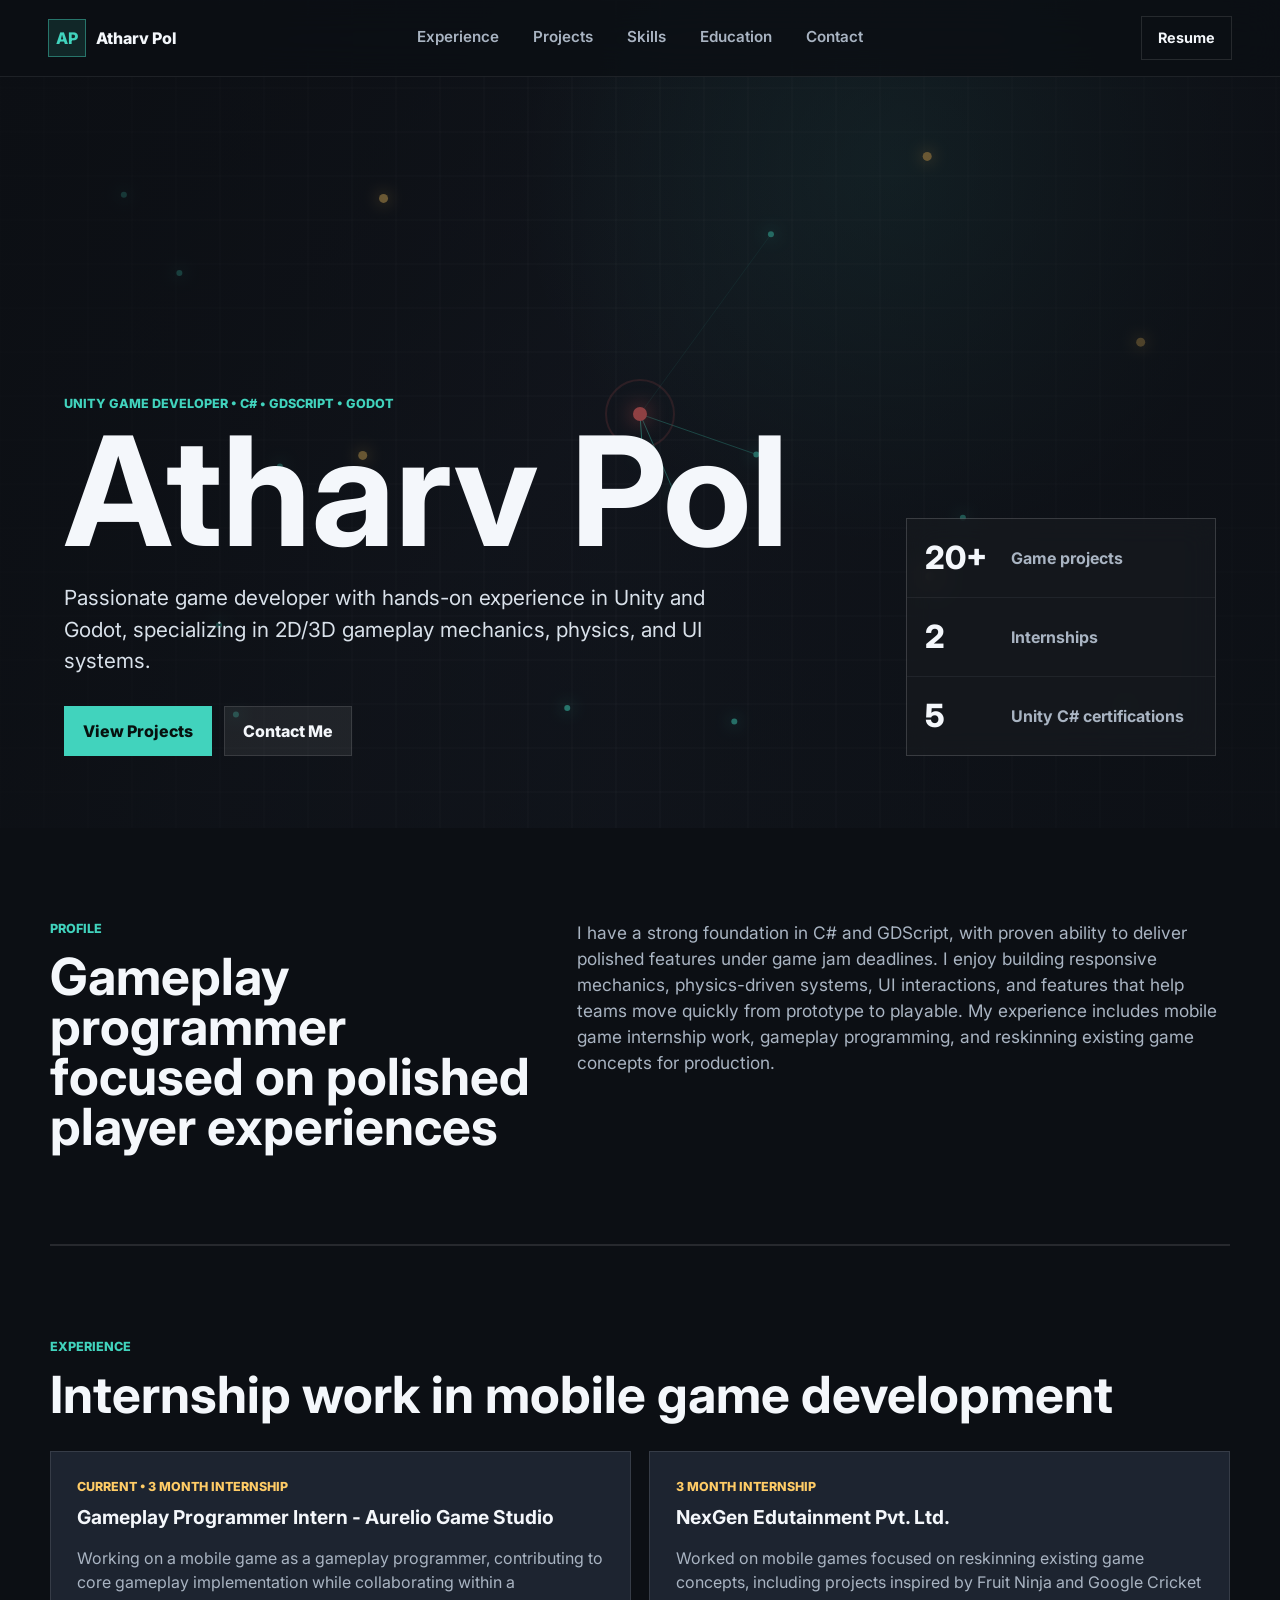
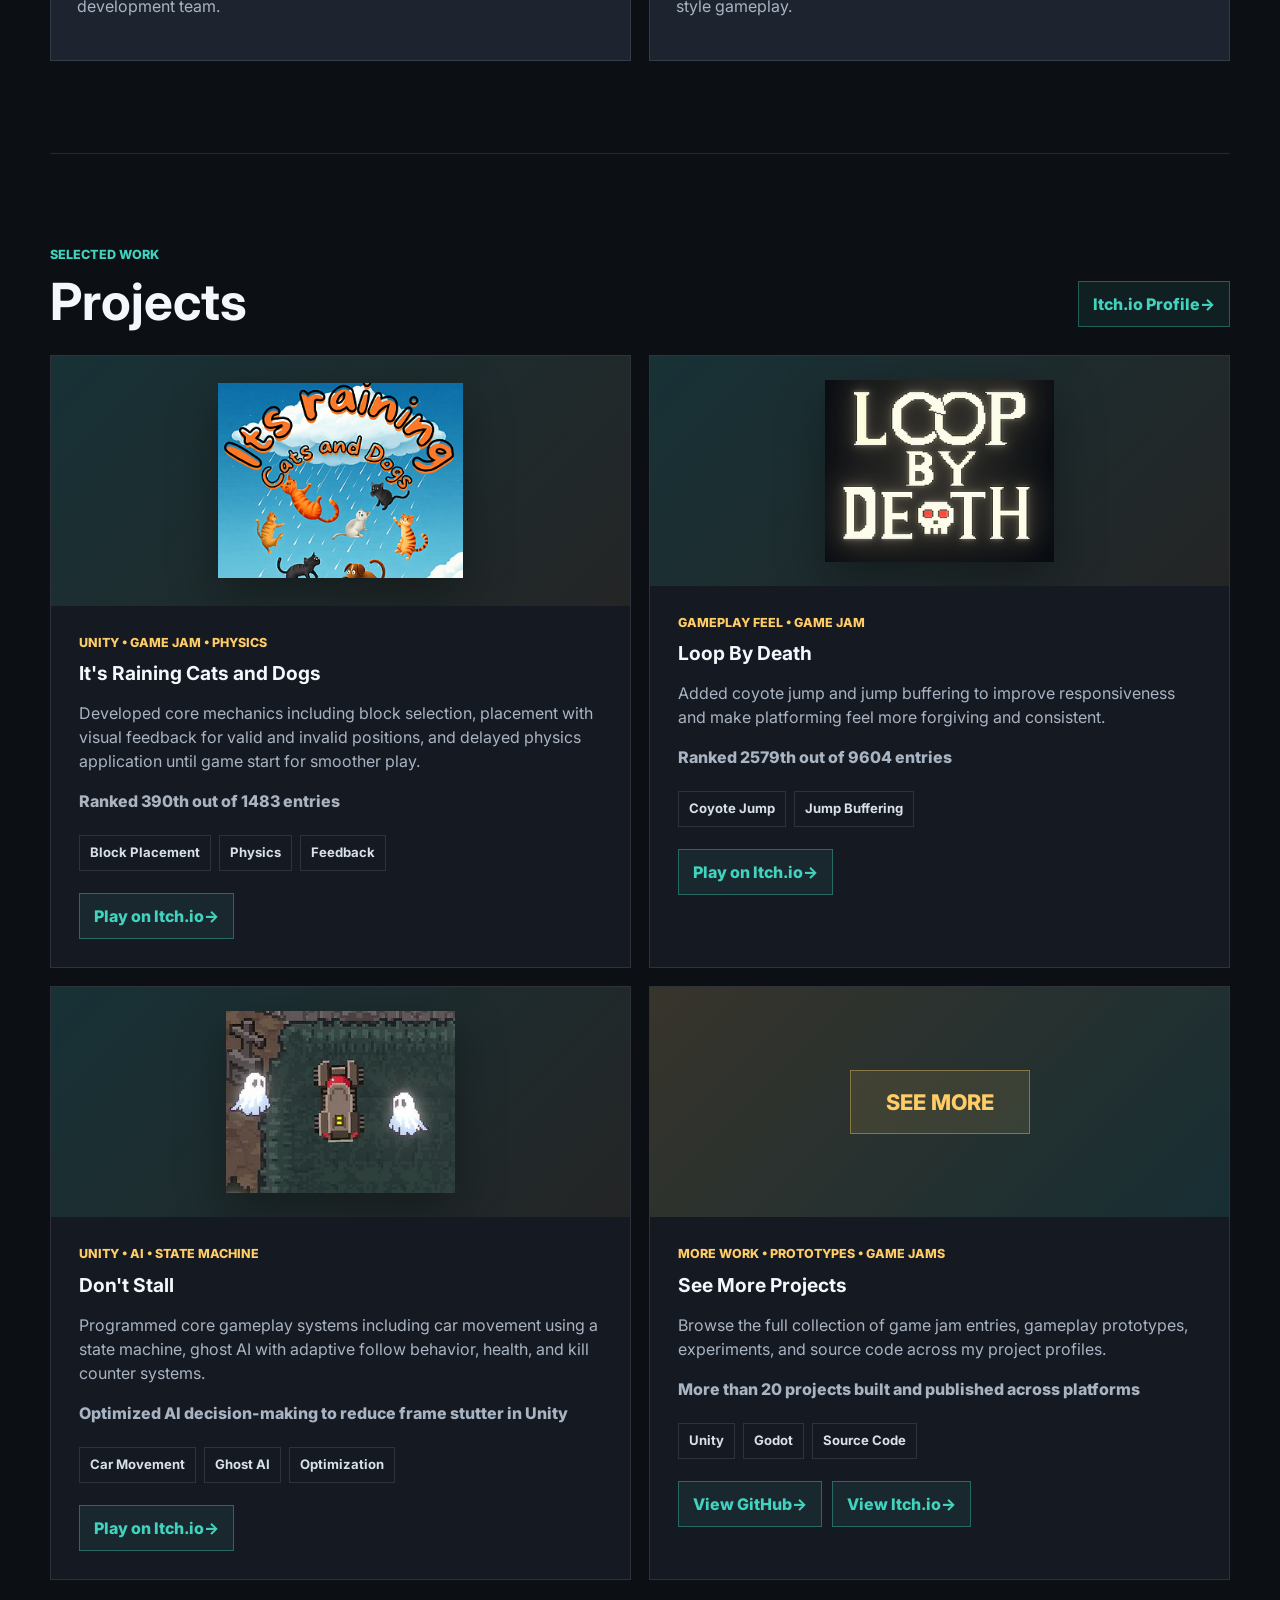
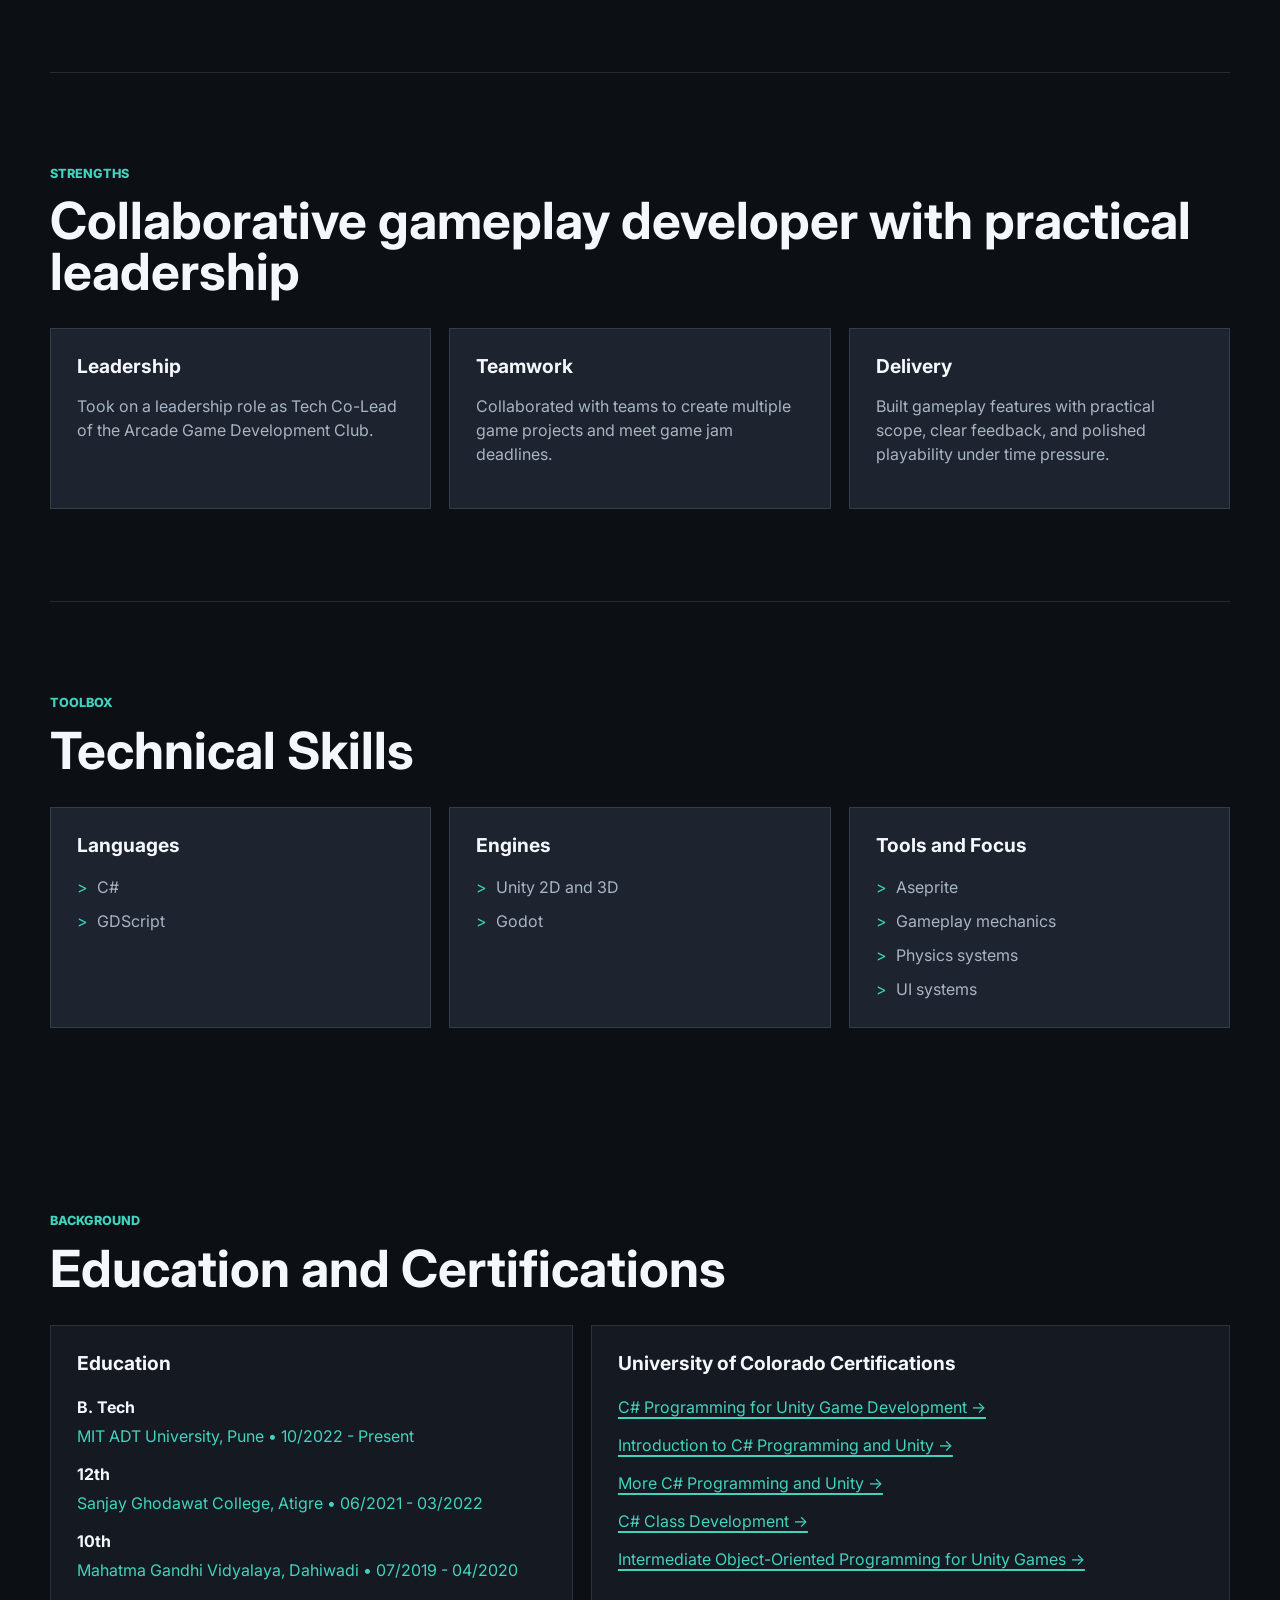
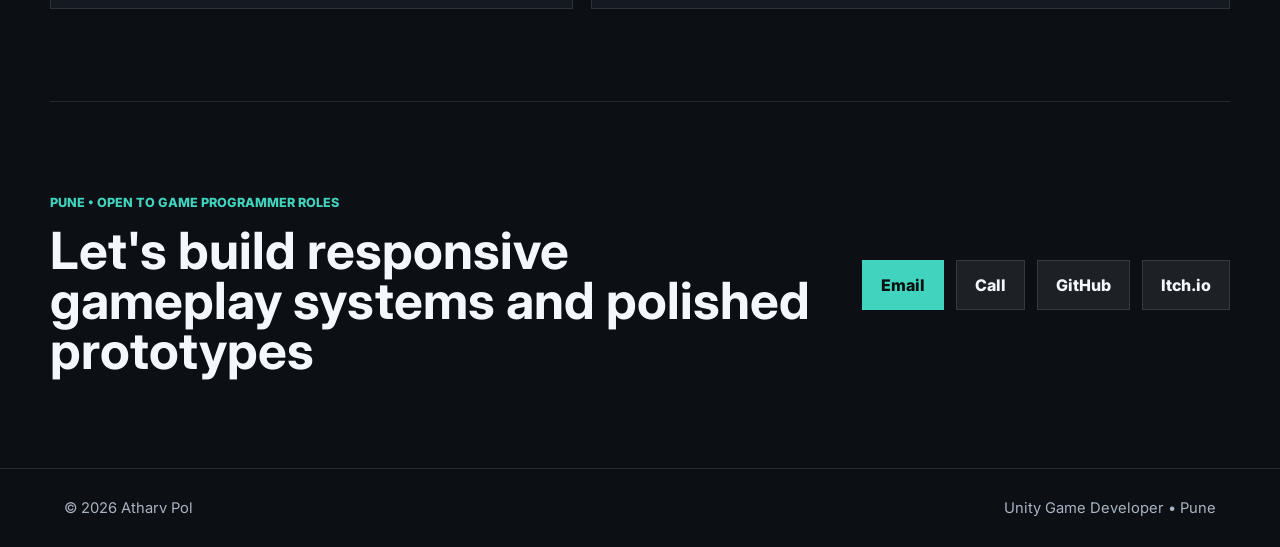
==== index.html @ e20ca5ff "Add files via upload" ====
<!doctype html>
<html lang="en">
  <head>
    <meta charset="UTF-8" />
    <meta name="viewport" content="width=device-width, initial-scale=1.0" />
    <title>Atharv Pol - Unity Game Developer</title>
    <meta
      name="description"
      content="Atharv Pol is a Unity Game Developer from Pune specializing in 2D/3D gameplay mechanics, physics, UI systems, C#, GDScript, Unity, and Godot."
    />
    <link rel="preconnect" href="https://fonts.googleapis.com" />
    <link rel="preconnect" href="https://fonts.gstatic.com" crossorigin />
    <link
      href="https://fonts.googleapis.com/css2?family=Inter:wght@400;500;600;700;800&display=swap"
      rel="stylesheet"
    />
    <link rel="stylesheet" href="styles.css" />
  </head>
  <body>
    <header class="site-header">
      <a class="brand" href="#home" aria-label="Go to home">
        <span class="brand-mark">AP</span>
        <span>Atharv Pol</span>
      </a>
      <nav class="nav-links" aria-label="Primary navigation">
        <a href="#experience">Experience</a>
        <a href="#projects">Projects</a>
        <a href="#skills">Skills</a>
        <a href="#education">Education</a>
        <a href="#contact">Contact</a>
      </nav>
      <a class="header-action" href="assets/AtharvPolResume.pdf" target="_blank" rel="noreferrer">Resume</a>
    </header>

    <main>
      <section class="hero" id="home" aria-labelledby="hero-title">
        <canvas id="hero-canvas" aria-hidden="true"></canvas>
        <div class="hero-content">
          <p class="eyebrow">Unity Game Developer &bull; C# &bull; GDScript &bull; Godot</p>
          <h1 id="hero-title">Atharv Pol</h1>
          <p class="hero-copy">
            Passionate game developer with hands-on experience in Unity and
            Godot, specializing in 2D/3D gameplay mechanics, physics, and UI
            systems.
          </p>
          <div class="hero-actions">
            <a class="button primary" href="#projects">View Projects</a>
            <a class="button secondary" href="mailto:polatharv1001@gmail.com">Contact Me</a>
          </div>
        </div>
        <aside class="status-panel" aria-label="Portfolio highlights">
          <div>
            <span class="metric">20+</span>
            <span>Game projects</span>
          </div>
          <div>
            <span class="metric">2</span>
            <span>Internships</span>
          </div>
          <div>
            <span class="metric">5</span>
            <span>Unity C# certifications</span>
          </div>
        </aside>
      </section>

      <section class="section intro-section" aria-labelledby="intro-title">
        <div class="section-heading">
          <p class="eyebrow">Profile</p>
          <h2 id="intro-title">Gameplay programmer focused on polished player experiences</h2>
        </div>
        <p class="wide-copy">
          I have a strong foundation in C# and GDScript, with proven ability to
          deliver polished features under game jam deadlines. I enjoy building
          responsive mechanics, physics-driven systems, UI interactions, and
          features that help teams move quickly from prototype to playable. My
          experience includes mobile game internship work, gameplay programming,
          and reskinning existing game concepts for production.
        </p>
      </section>

      <section class="section experience-section" id="experience" aria-labelledby="experience-title">
        <div class="section-heading">
          <p class="eyebrow">Experience</p>
          <h2 id="experience-title">Internship work in mobile game development</h2>
        </div>
        <div class="experience-grid">
          <article>
            <p class="project-kicker">Current &bull; 3 Month Internship</p>
            <h3>Gameplay Programmer Intern - Aurelio Game Studio</h3>
            <p>
              Working on a mobile game as a gameplay programmer, contributing to
              core gameplay implementation while collaborating within a
              development team.
            </p>
          </article>
          <article>
            <p class="project-kicker">3 Month Internship</p>
            <h3>NexGen Edutainment Pvt. Ltd.</h3>
            <p>
              Worked on mobile games focused on reskinning existing game
              concepts, including projects inspired by Fruit Ninja and Google
              Cricket style gameplay.
            </p>
          </article>
        </div>
      </section>

      <section class="section" id="projects" aria-labelledby="projects-title">
        <div class="section-heading row">
          <div>
            <p class="eyebrow">Selected Work</p>
            <h2 id="projects-title">Projects</h2>
          </div>
          <a class="text-link" href="https://itch.io/profile/atharv1001" target="_blank" rel="noreferrer">Itch.io Profile</a>
        </div>

        <div class="project-grid">
          <article class="project-card featured">
            <div class="project-media image-media">
              <img
                src="assets/its-raining-cats-and-dogs.png"
                alt="It's Raining Cats and Dogs game cover"
              />
            </div>
            <div class="project-body">
              <p class="project-kicker">Unity &bull; Game Jam &bull; Physics</p>
              <h3>It's Raining Cats and Dogs</h3>
              <p>
                Developed core mechanics including block selection, placement
                with visual feedback for valid and invalid positions, and
                delayed physics application until game start for smoother play.
              </p>
              <p class="project-result">Ranked 390th out of 1483 entries</p>
              <div class="tag-row">
                <span>Block Placement</span>
                <span>Physics</span>
                <span>Feedback</span>
              </div>
              <a class="project-link" href="https://xxsarboxx.itch.io/its-raining-cats-and-dogs" target="_blank" rel="noreferrer">Play on Itch.io</a>
            </div>
          </article>

          <article class="project-card">
            <div class="project-media image-media">
              <img src="assets/loop-by-death.png" alt="Loop By Death game cover" />
            </div>
            <div class="project-body">
              <p class="project-kicker">Gameplay Feel &bull; Game Jam</p>
              <h3>Loop By Death</h3>
              <p>
                Added coyote jump and jump buffering to improve responsiveness
                and make platforming feel more forgiving and consistent.
              </p>
              <p class="project-result">Ranked 2579th out of 9604 entries</p>
              <div class="tag-row">
                <span>Coyote Jump</span>
                <span>Jump Buffering</span>
              </div>
              <a class="project-link" href="https://advaitbleh.itch.io/loop-by-death" target="_blank" rel="noreferrer">Play on Itch.io</a>
            </div>
          </article>

          <article class="project-card">
            <div class="project-media image-media">
              <img src="assets/dont-stall.png" alt="Don't Stall game cover" />
            </div>
            <div class="project-body">
              <p class="project-kicker">Unity &bull; AI &bull; State Machine</p>
              <h3>Don't Stall</h3>
              <p>
                Programmed core gameplay systems including car movement using a
                state machine, ghost AI with adaptive follow behavior, health,
                and kill counter systems.
              </p>
              <p class="project-result">Optimized AI decision-making to reduce frame stutter in Unity</p>
              <div class="tag-row">
                <span>Car Movement</span>
                <span>Ghost AI</span>
                <span>Optimization</span>
              </div>
              <a class="project-link" href="https://atharv1001.itch.io/dont-stall" target="_blank" rel="noreferrer">Play on Itch.io</a>
            </div>
          </article>

          <article class="project-card more-projects-card">
            <div class="project-media more-media" aria-hidden="true">
              <span>See More</span>
            </div>
            <div class="project-body">
              <p class="project-kicker">More Work &bull; Prototypes &bull; Game Jams</p>
              <h3>See More Projects</h3>
              <p>
                Browse the full collection of game jam entries, gameplay
                prototypes, experiments, and source code across my project
                profiles.
              </p>
              <p class="project-result">More than 20 projects built and published across platforms</p>
              <div class="tag-row">
                <span>Unity</span>
                <span>Godot</span>
                <span>Source Code</span>
              </div>
              <div class="project-links">
                <a class="project-link" href="https://github.com/Atharvp1001" target="_blank" rel="noreferrer">View GitHub</a>
                <a class="project-link" href="https://itch.io/profile/atharv1001" target="_blank" rel="noreferrer">View Itch.io</a>
              </div>
            </div>
          </article>
        </div>
      </section>

      <section class="section systems-section" aria-labelledby="strengths-title">
        <div class="section-heading">
          <p class="eyebrow">Strengths</p>
          <h2 id="strengths-title">Collaborative gameplay developer with practical leadership</h2>
        </div>
        <div class="systems-grid">
          <article>
            <h3>Leadership</h3>
            <p>Took on a leadership role as Tech Co-Lead of the Arcade Game Development Club.</p>
          </article>
          <article>
            <h3>Teamwork</h3>
            <p>Collaborated with teams to create multiple game projects and meet game jam deadlines.</p>
          </article>
          <article>
            <h3>Delivery</h3>
            <p>Built gameplay features with practical scope, clear feedback, and polished playability under time pressure.</p>
          </article>
        </div>
      </section>

      <section class="section skills-section" id="skills" aria-labelledby="skills-title">
        <div class="section-heading">
          <p class="eyebrow">Toolbox</p>
          <h2 id="skills-title">Technical Skills</h2>
        </div>
        <div class="skill-columns">
          <div>
            <h3>Languages</h3>
            <ul>
              <li>C#</li>
              <li>GDScript</li>
            </ul>
          </div>
          <div>
            <h3>Engines</h3>
            <ul>
              <li>Unity 2D and 3D</li>
              <li>Godot</li>
            </ul>
          </div>
          <div>
            <h3>Tools and Focus</h3>
            <ul>
              <li>Aseprite</li>
              <li>Gameplay mechanics</li>
              <li>Physics systems</li>
              <li>UI systems</li>
            </ul>
          </div>
        </div>
      </section>

      <section class="section credentials-section" id="education" aria-labelledby="education-title">
        <div class="section-heading">
          <p class="eyebrow">Background</p>
          <h2 id="education-title">Education and Certifications</h2>
        </div>
        <div class="credentials-grid">
          <article>
            <h3>Education</h3>
            <ul class="timeline-list">
              <li>
                <strong>B. Tech</strong>
                <span>MIT ADT University, Pune &bull; 10/2022 - Present</span>
              </li>
              <li>
                <strong>12th</strong>
                <span>Sanjay Ghodawat College, Atigre &bull; 06/2021 - 03/2022</span>
              </li>
              <li>
                <strong>10th</strong>
                <span>Mahatma Gandhi Vidyalaya, Dahiwadi &bull; 07/2019 - 04/2020</span>
              </li>
            </ul>
          </article>
          <article>
            <h3>University of Colorado Certifications</h3>
            <ul class="cert-list">
              <li><a href="https://shorturl.at/0XrW4" target="_blank" rel="noreferrer">C# Programming for Unity Game Development</a></li>
              <li><a href="https://shorturl.at/F9nV1" target="_blank" rel="noreferrer">Introduction to C# Programming and Unity</a></li>
              <li><a href="https://shorturl.at/FkU8F" target="_blank" rel="noreferrer">More C# Programming and Unity</a></li>
              <li><a href="https://shorturl.at/i2uxp" target="_blank" rel="noreferrer">C# Class Development</a></li>
              <li><a href="https://shorturl.at/JFkGO" target="_blank" rel="noreferrer">Intermediate Object-Oriented Programming for Unity Games</a></li>
            </ul>
          </article>
        </div>
      </section>

      <section class="section contact-section" id="contact" aria-labelledby="contact-title">
        <div>
          <p class="eyebrow">Pune &bull; Open To Game Programmer Roles</p>
          <h2 id="contact-title">Let's build responsive gameplay systems and polished prototypes</h2>
        </div>
        <div class="contact-actions">
          <a class="button primary" href="mailto:polatharv1001@gmail.com">Email</a>
          <a class="button secondary" href="tel:+919130833395">Call</a>
          <a class="button secondary" href="https://github.com/Atharvp1001" target="_blank" rel="noreferrer">GitHub</a>
          <a class="button secondary" href="https://itch.io/profile/atharv1001" target="_blank" rel="noreferrer">Itch.io</a>
        </div>
      </section>
    </main>

    <footer class="site-footer">
      <span>&copy; <span id="year"></span> Atharv Pol</span>
      <span>Unity Game Developer &bull; Pune</span>
    </footer>

    <script src="script.js"></script>
  </body>
</html>
---- styles.css ----
:root {
  --bg: #0c0f14;
  --surface: #151922;
  --surface-2: #1d2430;
  --text: #f4f7fb;
  --muted: #a9b4c2;
  --line: rgba(255, 255, 255, 0.11);
  --accent: #41d3bd;
  --accent-2: #ffcc66;
  --accent-3: #ff6b6b;
  --max: 1180px;
}

* {
  box-sizing: border-box;
}

html {
  scroll-behavior: smooth;
}

body {
  margin: 0;
  font-family: "Inter", system-ui, -apple-system, BlinkMacSystemFont, "Segoe UI", sans-serif;
  color: var(--text);
  background: var(--bg);
  line-height: 1.5;
}

a {
  color: inherit;
  text-decoration: none;
}

.site-header {
  position: fixed;
  top: 0;
  left: 0;
  z-index: 20;
  display: grid;
  grid-template-columns: 1fr auto 1fr;
  align-items: center;
  width: 100%;
  padding: 16px clamp(18px, 4vw, 48px);
  border-bottom: 1px solid rgba(255, 255, 255, 0.08);
  background: rgba(12, 15, 20, 0.82);
  backdrop-filter: blur(18px);
}

.brand,
.nav-links,
.hero-actions,
.contact-actions,
.project-links,
.tag-row {
  display: flex;
  align-items: center;
}

.brand {
  gap: 10px;
  min-width: 0;
  font-weight: 800;
}

.brand-mark {
  display: grid;
  place-items: center;
  width: 38px;
  height: 38px;
  border: 1px solid rgba(65, 211, 189, 0.45);
  background: rgba(65, 211, 189, 0.12);
  color: var(--accent);
}

.nav-links {
  gap: clamp(16px, 3vw, 34px);
  color: var(--muted);
  font-size: 0.95rem;
  font-weight: 600;
}

.nav-links a:hover,
.text-link:hover {
  color: var(--accent);
}

.header-action {
  justify-self: end;
  padding: 10px 16px;
  border: 1px solid var(--line);
  font-size: 0.9rem;
  font-weight: 700;
}

.hero {
  position: relative;
  min-height: 92vh;
  display: grid;
  grid-template-columns: minmax(0, 1fr) minmax(230px, 310px);
  align-items: end;
  gap: 28px;
  padding: 140px clamp(18px, 5vw, 70px) 72px;
  overflow: hidden;
  isolation: isolate;
}

#hero-canvas {
  position: absolute;
  inset: 0;
  width: 100%;
  height: 100%;
  z-index: -2;
  background:
    radial-gradient(circle at 70% 20%, rgba(65, 211, 189, 0.16), transparent 34%),
    linear-gradient(135deg, #0c0f14 0%, #151922 48%, #10151c 100%);
}

.hero::after {
  content: "";
  position: absolute;
  inset: 0;
  z-index: -1;
  background: linear-gradient(90deg, rgba(12, 15, 20, 0.88), rgba(12, 15, 20, 0.45) 48%, rgba(12, 15, 20, 0.8));
}

.hero-content {
  width: min(760px, 100%);
}

.eyebrow {
  margin: 0 0 12px;
  color: var(--accent);
  font-size: 0.79rem;
  font-weight: 800;
  letter-spacing: 0;
  text-transform: uppercase;
}

h1,
h2,
h3,
p {
  overflow-wrap: anywhere;
}

h1 {
  margin: 0;
  max-width: 850px;
  font-size: clamp(4rem, 12vw, 9.5rem);
  line-height: 0.86;
  letter-spacing: 0;
}

h2 {
  margin: 0;
  font-size: clamp(2rem, 4vw, 4.2rem);
  line-height: 0.98;
  letter-spacing: 0;
}

h3 {
  margin: 0;
  font-size: 1.2rem;
  line-height: 1.2;
}

.hero-copy {
  width: min(650px, 100%);
  margin: 26px 0 0;
  color: #d9e1ea;
  font-size: clamp(1rem, 2vw, 1.3rem);
}

.hero-actions,
.contact-actions {
  gap: 12px;
  flex-wrap: wrap;
  margin-top: 30px;
}

.button {
  display: inline-flex;
  justify-content: center;
  align-items: center;
  min-height: 46px;
  padding: 12px 18px;
  border: 1px solid var(--line);
  font-weight: 800;
}

.button.primary {
  border-color: transparent;
  background: var(--accent);
  color: #07110f;
}

.button.secondary {
  background: rgba(255, 255, 255, 0.07);
}

.button:hover,
.header-action:hover {
  transform: translateY(-1px);
  transition: transform 160ms ease, background 160ms ease, border-color 160ms ease;
}

.status-panel {
  align-self: end;
  display: grid;
  gap: 1px;
  width: min(310px, 100%);
  border: 1px solid var(--line);
  background: rgba(255, 255, 255, 0.08);
  backdrop-filter: blur(14px);
}

.status-panel div {
  display: grid;
  grid-template-columns: 86px 1fr;
  align-items: center;
  min-height: 78px;
  padding: 14px 18px;
  background: rgba(12, 15, 20, 0.6);
  color: var(--muted);
  font-weight: 700;
}

.metric {
  color: var(--text);
  font-size: 2rem;
  font-weight: 800;
}

.section {
  width: min(var(--max), calc(100% - 36px));
  margin: 0 auto;
  padding: 92px 0;
}

.intro-section {
  display: grid;
  grid-template-columns: 0.85fr 1.15fr;
  gap: 44px;
  border-bottom: 1px solid var(--line);
}

.section-heading.row {
  display: flex;
  justify-content: space-between;
  align-items: end;
  gap: 24px;
  margin-bottom: 28px;
}

.wide-copy {
  margin: 0;
  color: var(--muted);
  font-size: 1.08rem;
}

.text-link {
  display: inline-flex;
  align-items: center;
  min-height: 42px;
  padding: 10px 14px;
  border: 1px solid rgba(65, 211, 189, 0.36);
  background: rgba(65, 211, 189, 0.08);
  color: var(--accent);
  font-weight: 800;
}

.text-link::after,
.project-link::after,
.cert-list a::after,
.resume-grid a[href^="http"]::after {
  content: " ->";
}

.project-grid {
  display: grid;
  grid-template-columns: repeat(2, minmax(0, 1fr));
  gap: 18px;
}

.project-card {
  display: grid;
  align-content: start;
  border: 1px solid var(--line);
  background: var(--surface);
}

.project-card.featured {
  grid-row: auto;
}

.project-media {
  position: relative;
  min-height: 230px;
  overflow: hidden;
  background: #111720;
}

.image-media {
  display: grid;
  place-items: center;
  min-height: 0;
  height: 230px;
  padding: 24px;
  background:
    linear-gradient(135deg, rgba(65, 211, 189, 0.14), rgba(255, 204, 102, 0.08)),
    #111720;
}

.image-media img {
  display: block;
  width: auto;
  max-width: 82%;
  height: auto;
  max-height: 182px;
  object-fit: contain;
  filter: drop-shadow(0 18px 24px rgba(0, 0, 0, 0.32));
}

.project-card.featured .image-media {
  height: 250px;
}

.project-card.featured .image-media img {
  max-width: 76%;
  max-height: 195px;
}

.more-media {
  display: flex;
  align-items: center;
  justify-content: center;
  height: 230px;
  padding: 24px;
  text-align: center;
  background:
    linear-gradient(135deg, rgba(255, 204, 102, 0.16), rgba(65, 211, 189, 0.12)),
    #111720;
}

.more-media span {
  display: inline-flex;
  align-items: center;
  justify-content: center;
  min-width: 180px;
  min-height: 64px;
  padding: 14px 22px;
  border: 1px solid rgba(255, 204, 102, 0.38);
  background: rgba(255, 204, 102, 0.1);
  color: var(--accent-2);
  font-size: 1.35rem;
  font-weight: 800;
  text-transform: uppercase;
}

.arena-media {
  background:
    linear-gradient(rgba(255, 255, 255, 0.045) 1px, transparent 1px),
    linear-gradient(90deg, rgba(255, 255, 255, 0.045) 1px, transparent 1px),
    linear-gradient(135deg, #17202a, #10151c);
  background-size: 34px 34px, 34px 34px, auto;
}

.player-dot,
.enemy-dot {
  position: absolute;
  display: block;
  border-radius: 50%;
}

.player-dot {
  left: 45%;
  top: 45%;
  width: 28px;
  height: 28px;
  background: var(--accent);
  box-shadow: 0 0 0 12px rgba(65, 211, 189, 0.12);
}

.enemy-dot {
  width: 18px;
  height: 18px;
  background: var(--accent-3);
  box-shadow: 0 0 0 8px rgba(255, 107, 107, 0.1);
}

.enemy-dot.one {
  left: 23%;
  top: 25%;
}

.enemy-dot.two {
  right: 20%;
  top: 30%;
}

.enemy-dot.three {
  left: 60%;
  bottom: 18%;
}

.physics-media,
.tools-media,
.net-media {
  display: flex;
  align-items: center;
  justify-content: center;
  gap: 16px;
}

.physics-media span {
  width: 52px;
  height: 52px;
  transform: rotate(18deg);
  background: var(--accent-2);
}

.physics-media span:nth-child(2) {
  width: 74px;
  height: 20px;
  background: var(--accent);
}

.tools-media {
  align-content: center;
  flex-wrap: wrap;
  padding: 46px;
}

.tools-media span {
  width: 42%;
  height: 54px;
  border: 1px solid rgba(255, 255, 255, 0.18);
  background: rgba(65, 211, 189, 0.14);
}

.net-media span {
  width: 24px;
  height: 24px;
  border-radius: 50%;
  background: var(--accent);
  box-shadow: 0 0 0 10px rgba(65, 211, 189, 0.08);
}

.net-media span:nth-child(even) {
  background: var(--accent-2);
}

.project-body {
  padding: 28px;
}

.project-kicker {
  margin: 0 0 10px;
  color: var(--accent-2);
  font-size: 0.78rem;
  font-weight: 800;
  text-transform: uppercase;
}

.project-body p:not(.project-kicker) {
  color: var(--muted);
}

.project-result {
  margin-top: 14px;
  color: #dfe8ef;
  font-weight: 800;
}

.project-link {
  display: inline-flex;
  align-items: center;
  min-height: 42px;
  padding: 10px 14px;
  border: 1px solid rgba(65, 211, 189, 0.38);
  background: rgba(65, 211, 189, 0.08);
  margin-top: 22px;
  color: var(--accent);
  font-weight: 800;
}

.project-link:hover,
.text-link:hover {
  border-color: var(--accent);
  background: rgba(65, 211, 189, 0.14);
}

.project-links {
  gap: 10px;
  flex-wrap: wrap;
  margin-top: 22px;
}

.project-links .project-link {
  margin-top: 0;
}

.tag-row {
  gap: 8px;
  flex-wrap: wrap;
  margin-top: 22px;
}

.tag-row span {
  padding: 7px 10px;
  border: 1px solid var(--line);
  color: #d8e1ea;
  font-size: 0.82rem;
  font-weight: 700;
}

.experience-section,
.systems-section {
  border-top: 1px solid var(--line);
  border-bottom: 1px solid var(--line);
}

.experience-grid,
.systems-grid,
.skill-columns {
  display: grid;
  grid-template-columns: repeat(3, minmax(0, 1fr));
  gap: 18px;
  margin-top: 32px;
}

.experience-grid {
  grid-template-columns: repeat(2, minmax(0, 1fr));
}

.experience-grid article,
.systems-grid article,
.skill-columns > div {
  padding: 26px;
  border: 1px solid var(--line);
  background: var(--surface-2);
}

.experience-grid p:not(.project-kicker),
.systems-grid p,
.skill-columns li {
  color: var(--muted);
}

.skill-columns ul {
  display: grid;
  gap: 10px;
  padding: 0;
  margin: 18px 0 0;
  list-style: none;
}

.skill-columns li::before {
  content: ">";
  margin-right: 9px;
  color: var(--accent);
}

.credentials-section {
  border-bottom: 1px solid var(--line);
}

.credentials-grid {
  display: grid;
  grid-template-columns: 0.9fr 1.1fr;
  gap: 18px;
  margin-top: 32px;
}

.credentials-grid article {
  padding: 26px;
  border: 1px solid var(--line);
  background: var(--surface);
}

.timeline-list,
.cert-list {
  display: grid;
  gap: 14px;
  padding: 0;
  margin: 20px 0 0;
  list-style: none;
}

.timeline-list li {
  display: grid;
  gap: 5px;
}

.timeline-list span,
.cert-list a {
  color: var(--accent);
}

.cert-list a:hover {
  color: var(--accent);
}

.cert-list a,
.resume-grid a {
  text-decoration: underline;
  text-decoration-thickness: 2px;
  text-underline-offset: 4px;
}

.cert-list.compact {
  margin-top: 0;
}

.contact-section {
  display: grid;
  grid-template-columns: 1fr auto;
  gap: 32px;
  align-items: center;
}

.contact-section h2 {
  max-width: 760px;
}

.contact-actions {
  justify-content: flex-end;
  margin-top: 0;
}

.site-footer {
  display: flex;
  justify-content: space-between;
  gap: 16px;
  padding: 28px clamp(18px, 5vw, 70px);
  border-top: 1px solid var(--line);
  color: var(--muted);
  font-size: 0.92rem;
}

.resume-page {
  background: #10141b;
}

.resume-shell {
  width: min(980px, calc(100% - 36px));
  margin: 0 auto;
  padding: 132px 0 70px;
}

.resume-hero {
  padding-bottom: 36px;
  border-bottom: 1px solid var(--line);
}

.resume-hero h1 {
  font-size: clamp(3.6rem, 10vw, 7rem);
}

.resume-hero p:last-child {
  max-width: 680px;
  color: var(--muted);
  font-size: 1.1rem;
}

.resume-grid {
  display: grid;
  grid-template-columns: 1.2fr 0.8fr;
  gap: 28px;
  padding-top: 34px;
}

.resume-grid article {
  padding: 26px;
  border: 1px solid var(--line);
  background: var(--surface);
}

.resume-grid h2 {
  margin-bottom: 22px;
  font-size: 1.45rem;
}

.resume-item + .resume-item {
  margin-top: 24px;
  padding-top: 24px;
  border-top: 1px solid var(--line);
}

.resume-item p,
.resume-grid article > p {
  color: var(--muted);
}

.resume-grid a {
  color: var(--accent);
}

.resume-grid a:hover {
  color: var(--accent);
}

.resume-meta {
  margin: 7px 0;
  color: var(--accent-2);
  font-weight: 800;
}

@media (max-width: 860px) {
  .site-header {
    grid-template-columns: 1fr auto;
  }

  .nav-links {
    display: none;
  }

  .hero,
  .intro-section,
  .contact-section {
    grid-template-columns: 1fr;
  }

  .hero {
    min-height: 820px;
    padding-top: 120px;
  }

  .status-panel {
    width: 100%;
  }

  .project-grid,
  .experience-grid,
  .systems-grid,
  .skill-columns,
  .credentials-grid,
  .resume-grid {
    grid-template-columns: 1fr;
  }

  .project-card.featured {
    grid-row: auto;
  }

  .contact-actions {
    justify-content: flex-start;
  }
}

@media (max-width: 560px) {
  .site-header {
    padding: 12px 14px;
  }

  .brand span:last-child,
  .header-action {
    font-size: 0.86rem;
  }

  .hero {
    min-height: 760px;
    padding: 104px 18px 44px;
  }

  h1 {
    font-size: clamp(3.45rem, 19vw, 5rem);
  }

  .section {
    width: min(100% - 28px, var(--max));
    padding: 64px 0;
  }

  .section-heading.row {
    align-items: flex-start;
    flex-direction: column;
  }

  .button {
    width: 100%;
  }

  .project-card {
    min-height: auto;
  }

  .project-body,
  .systems-grid article,
  .skill-columns > div {
    padding: 22px;
  }

  .site-footer {
    flex-direction: column;
  }
}
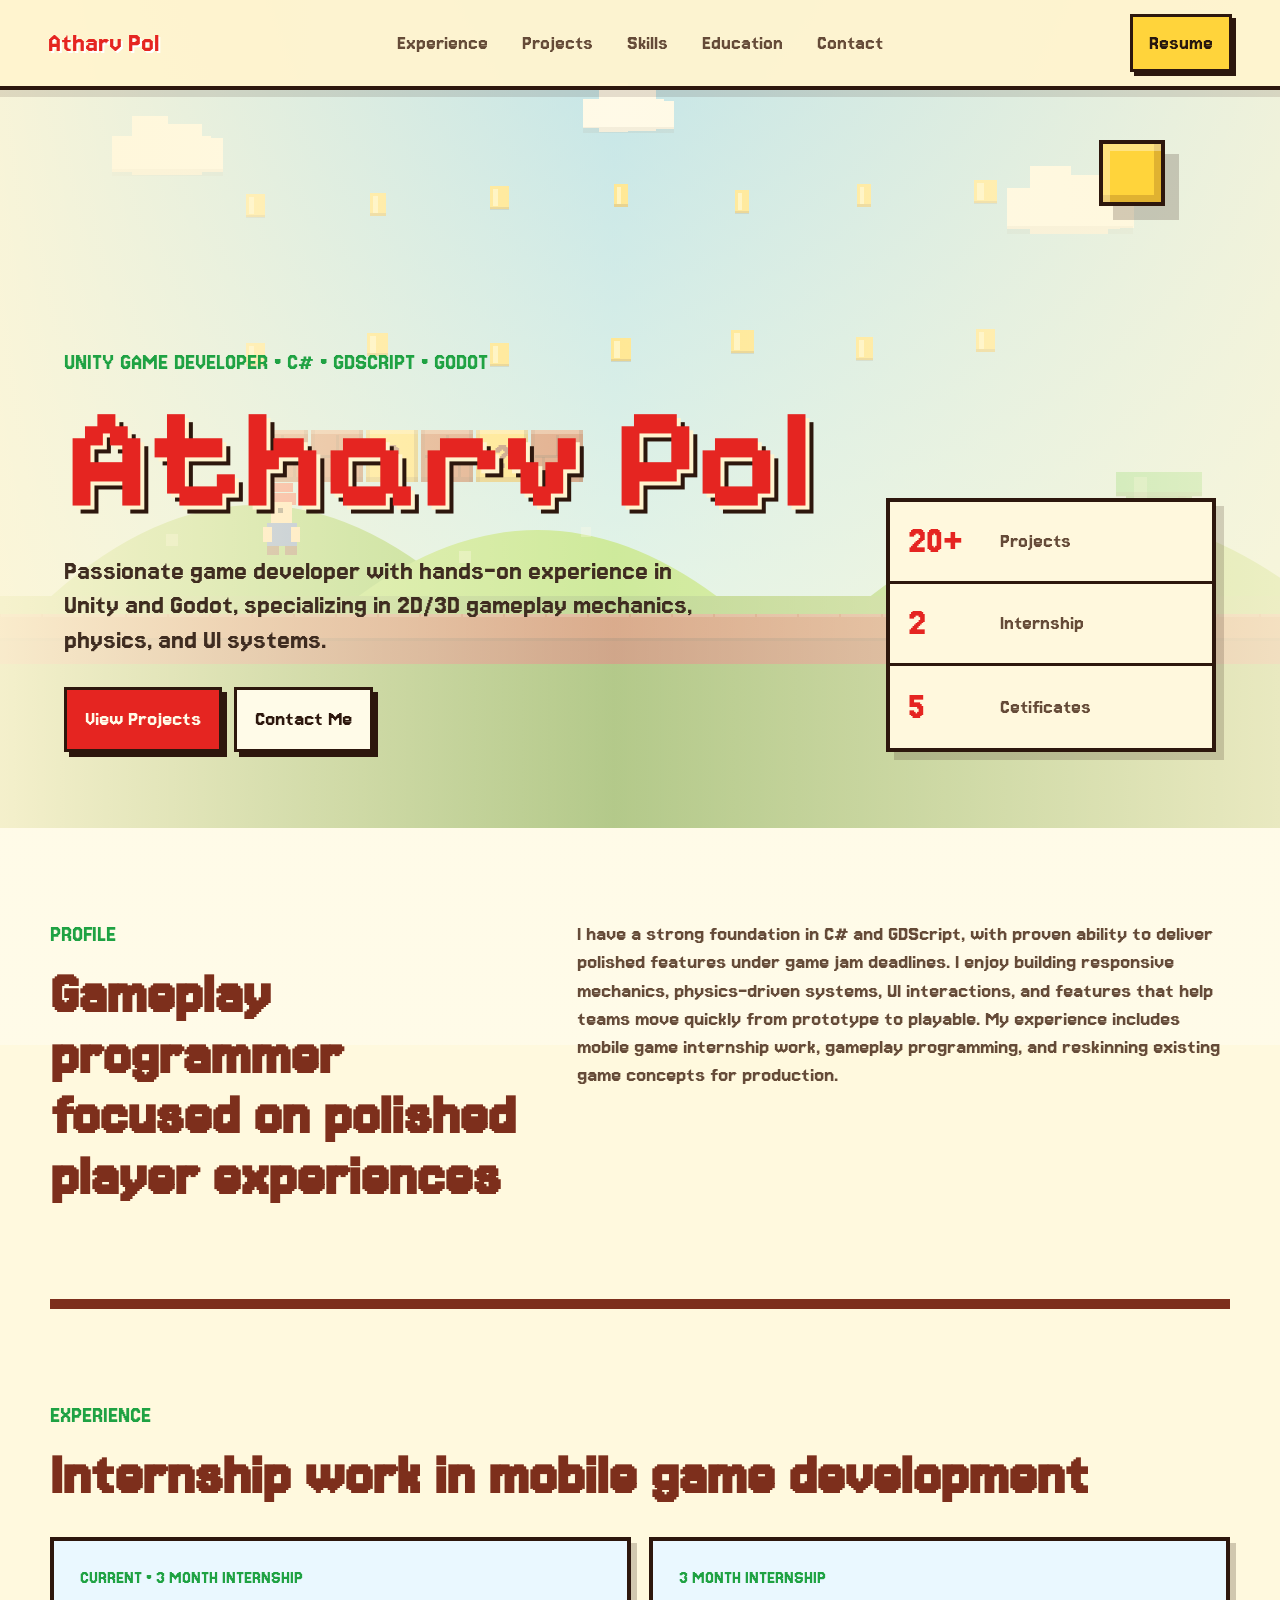
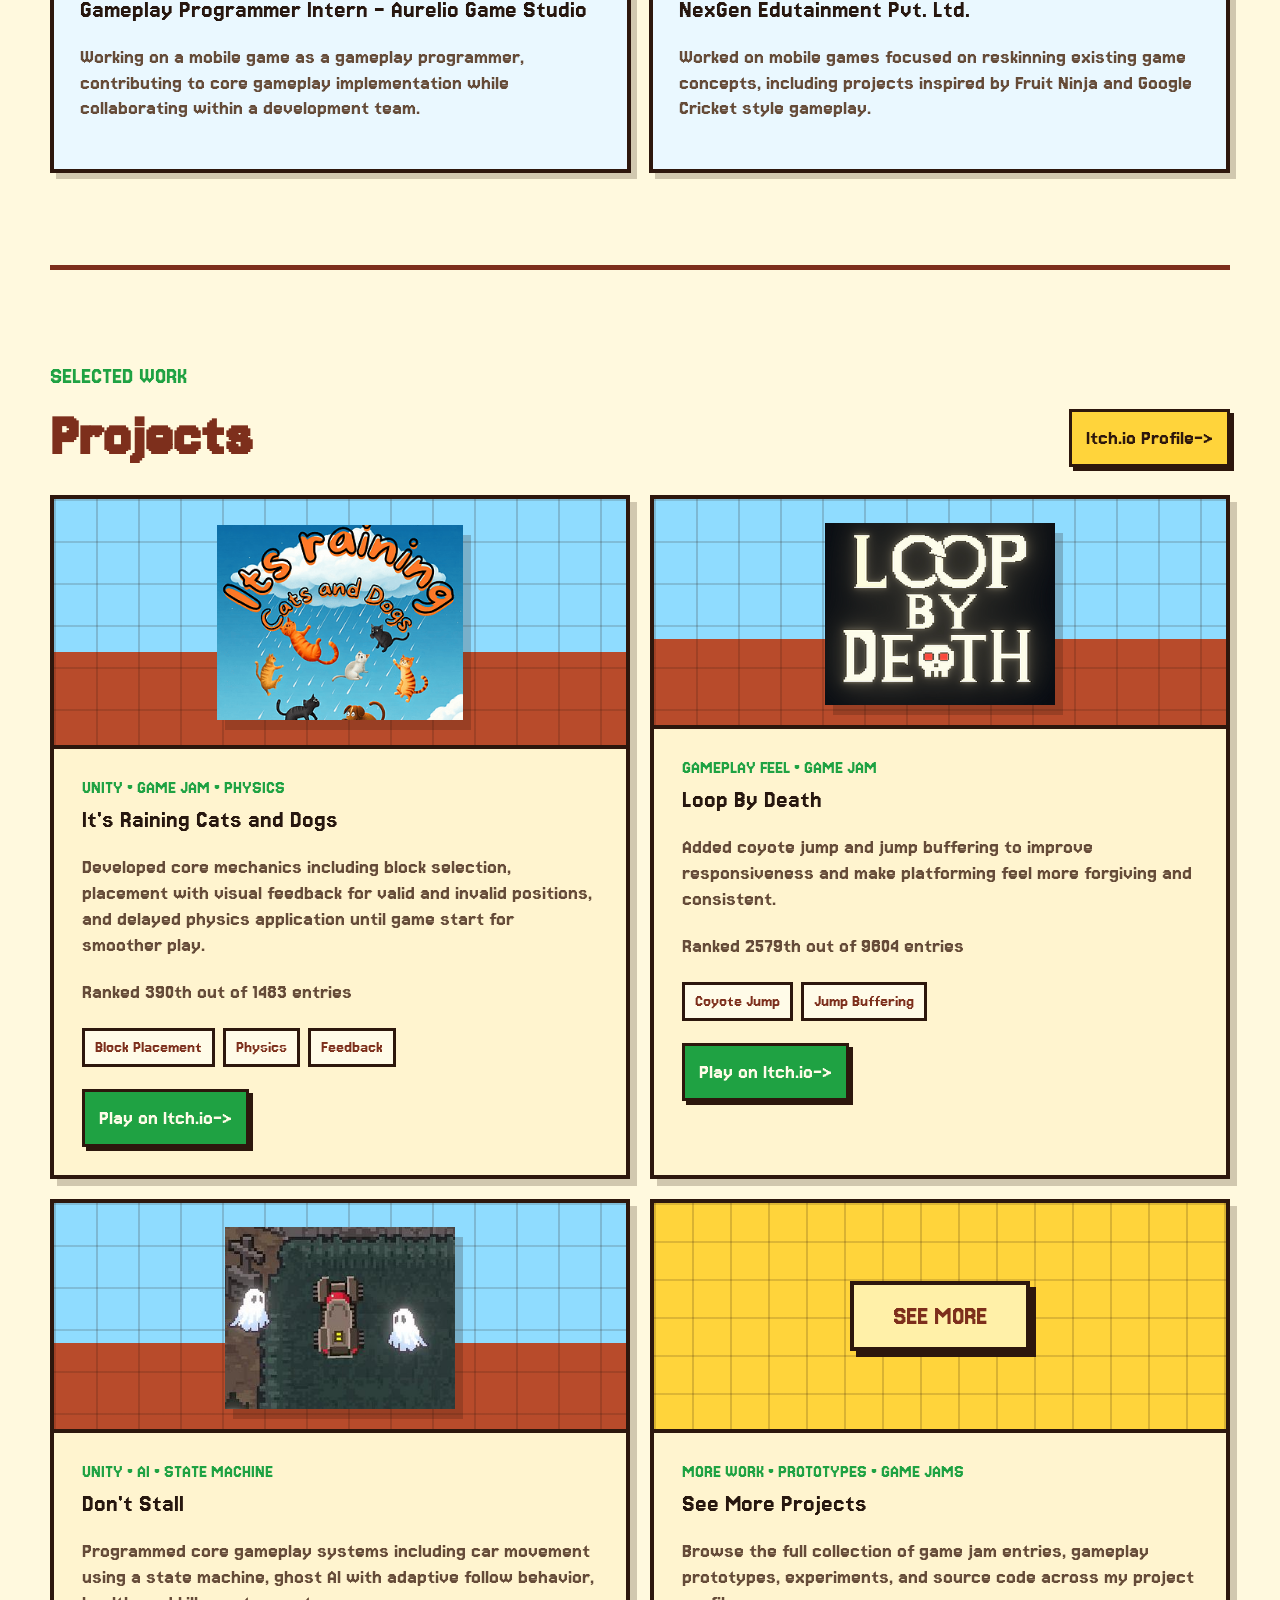
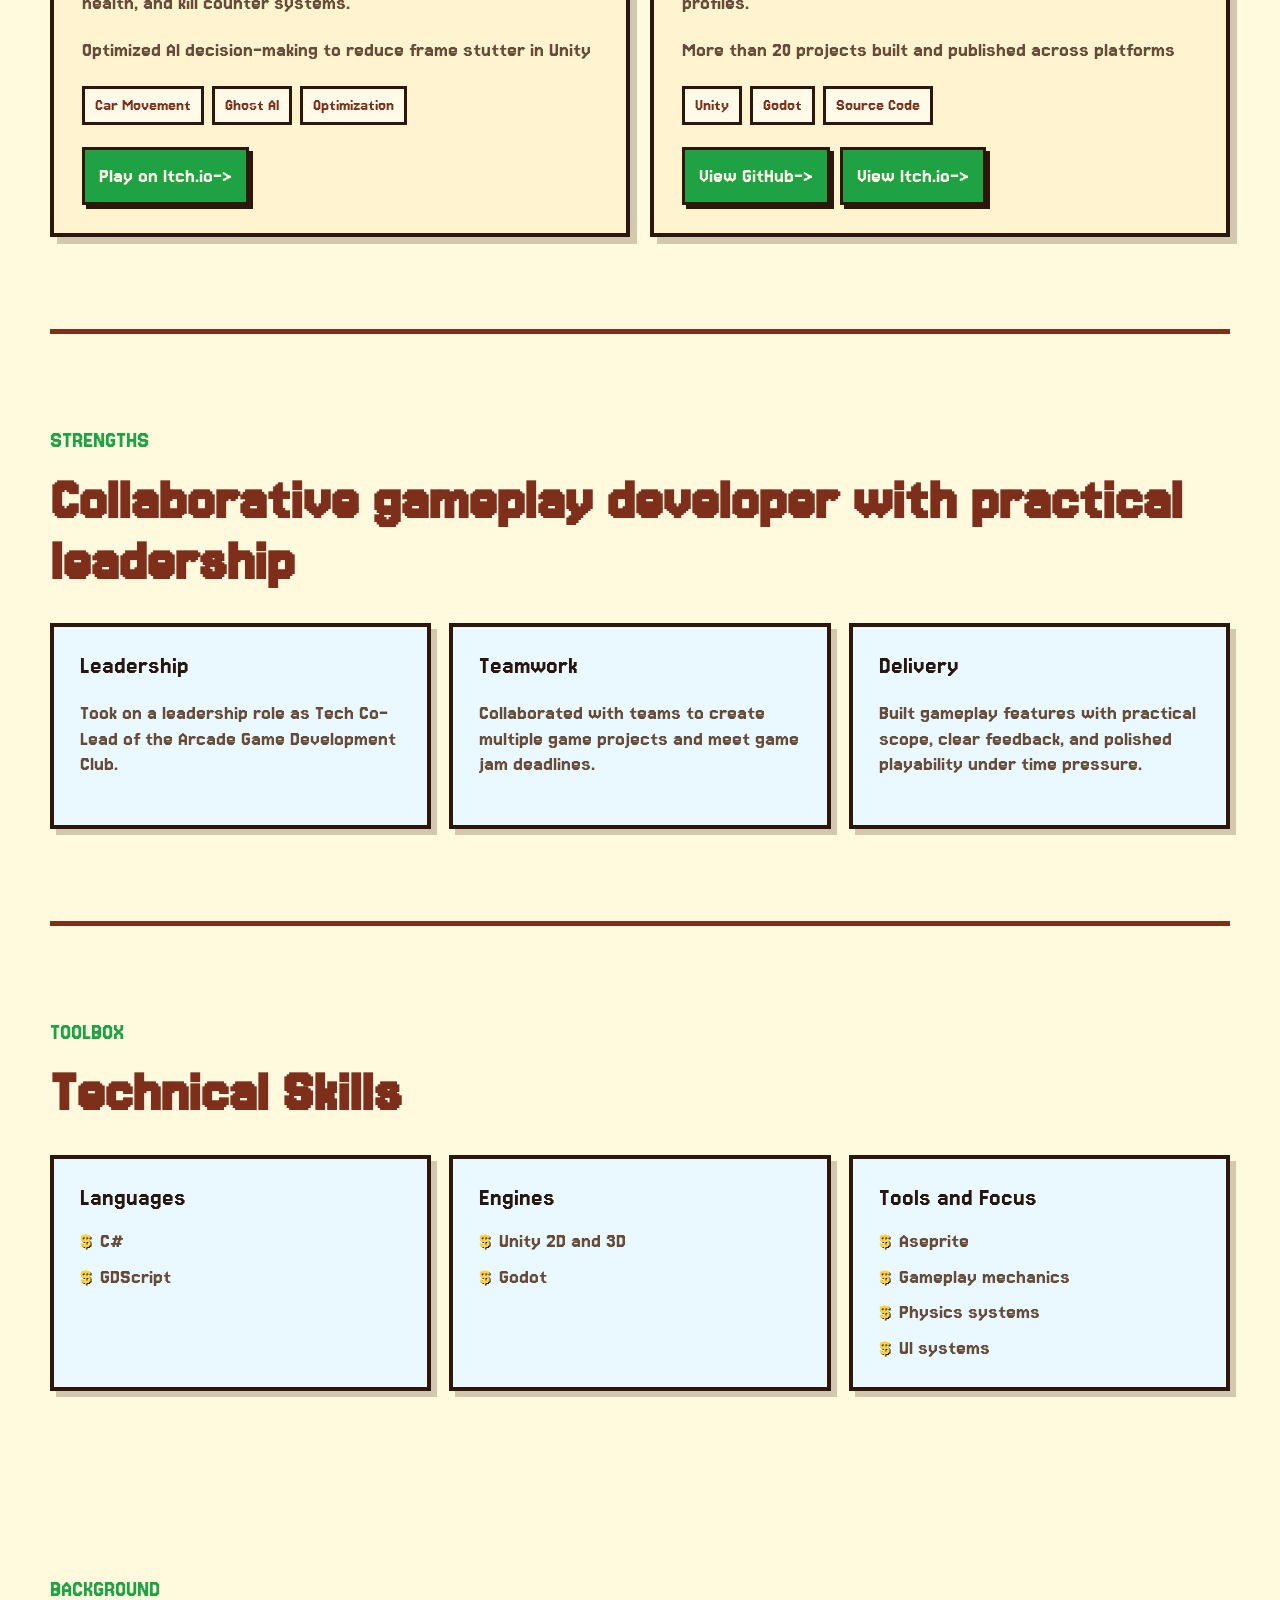
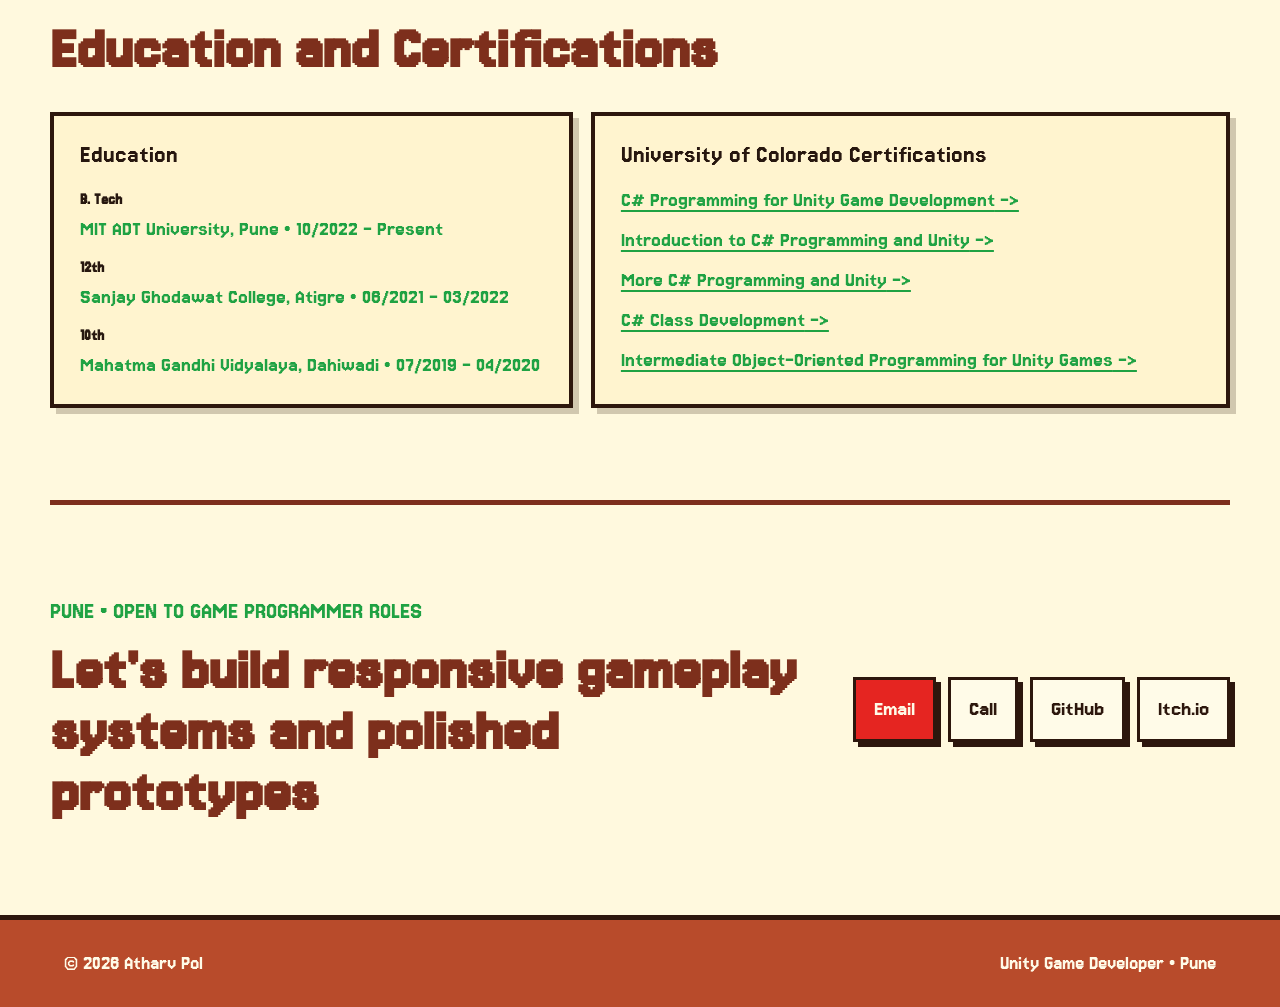
==== commit 33c23bd5: "Add files via upload" ====
--- a/index.html
+++ b/index.html
@@ -11,7 +11,7 @@
     <link rel="preconnect" href="https://fonts.googleapis.com" />
     <link rel="preconnect" href="https://fonts.gstatic.com" crossorigin />
     <link
-      href="https://fonts.googleapis.com/css2?family=Inter:wght@400;500;600;700;800&display=swap"
+      href="https://fonts.googleapis.com/css2?family=Jersey+15&family=Pixelify+Sans:wght@400;500;600;700&display=swap"
       rel="stylesheet"
     />
     <link rel="stylesheet" href="styles.css" />
@@ -19,7 +19,6 @@
   <body>
     <header class="site-header">
       <a class="brand" href="#home" aria-label="Go to home">
-        <span class="brand-mark">AP</span>
         <span>Atharv Pol</span>
       </a>
       <nav class="nav-links" aria-label="Primary navigation">
@@ -51,15 +50,15 @@
         <aside class="status-panel" aria-label="Portfolio highlights">
           <div>
             <span class="metric">20+</span>
-            <span>Game projects</span>
+            <span>Projects</span>
           </div>
           <div>
             <span class="metric">2</span>
-            <span>Internships</span>
+            <span>Internship</span>
           </div>
           <div>
             <span class="metric">5</span>
-            <span>Unity C# certifications</span>
+            <span>Cetificates</span>
           </div>
         </aside>
       </section>
--- a/styles.css
+++ b/styles.css
@@ -1,13 +1,19 @@
 :root {
-  --bg: #0c0f14;
-  --surface: #151922;
-  --surface-2: #1d2430;
-  --text: #f4f7fb;
-  --muted: #a9b4c2;
-  --line: rgba(255, 255, 255, 0.11);
-  --accent: #41d3bd;
-  --accent-2: #ffcc66;
-  --accent-3: #ff6b6b;
+  --bg: #79cfff;
+  --surface: #fff4cf;
+  --surface-2: #eaf8ff;
+  --text: #27170f;
+  --muted: #654b38;
+  --line: #2d170d;
+  --accent: #e52521;
+  --accent-2: #ffd43b;
+  --accent-3: #1fa243;
+  --brick: #b84b2b;
+  --brick-dark: #7d2f1c;
+  --sky: #70c7ff;
+  --shadow: rgba(45, 23, 13, 0.22);
+  --font-name: "Pixelify Sans", "Courier New", monospace;
+  --font-pixel: "Jersey 15", "Courier New", monospace;
   --max: 1180px;
 }
 
@@ -21,9 +27,11 @@
 
 body {
   margin: 0;
-  font-family: "Inter", system-ui, -apple-system, BlinkMacSystemFont, "Segoe UI", sans-serif;
+  font-family: var(--font-pixel);
   color: var(--text);
-  background: var(--bg);
+  background:
+    linear-gradient(180deg, rgba(255, 255, 255, 0.3) 0 18%, transparent 18%),
+    linear-gradient(180deg, var(--sky) 0 460px, #fff9de 460px 100%);
   line-height: 1.5;
 }
 
@@ -41,10 +49,10 @@
   grid-template-columns: 1fr auto 1fr;
   align-items: center;
   width: 100%;
-  padding: 16px clamp(18px, 4vw, 48px);
-  border-bottom: 1px solid rgba(255, 255, 255, 0.08);
-  background: rgba(12, 15, 20, 0.82);
-  backdrop-filter: blur(18px);
+  padding: 14px clamp(18px, 4vw, 48px);
+  border-bottom: 4px solid var(--line);
+  background: rgba(255, 244, 207, 0.94);
+  box-shadow: 0 7px 0 rgba(45, 23, 13, 0.12);
 }
 
 .brand,
@@ -58,26 +66,28 @@
 }
 
 .brand {
-  gap: 10px;
   min-width: 0;
-  font-weight: 800;
-}
-
-.brand-mark {
-  display: grid;
-  place-items: center;
-  width: 38px;
-  height: 38px;
-  border: 1px solid rgba(65, 211, 189, 0.45);
-  background: rgba(65, 211, 189, 0.12);
   color: var(--accent);
+  font-family: var(--font-pixel);
+  font-size: clamp(1.45rem, 2.4vw, 1.8rem);
+  font-weight: 400;
+  line-height: 1;
+  text-shadow: 2px 2px 0 #fff;
 }
 
 .nav-links {
   gap: clamp(16px, 3vw, 34px);
   color: var(--muted);
-  font-size: 0.95rem;
-  font-weight: 600;
+  font-size: 1.35rem;
+  font-weight: 400;
+}
+
+.nav-links a,
+.text-link,
+.project-link,
+.button,
+.header-action {
+  transition: transform 150ms ease, background 150ms ease, color 150ms ease, box-shadow 150ms ease;
 }
 
 .nav-links a:hover,
@@ -88,19 +98,21 @@
 .header-action {
   justify-self: end;
   padding: 10px 16px;
-  border: 1px solid var(--line);
-  font-size: 0.9rem;
-  font-weight: 700;
+  border: 3px solid var(--line);
+  background: var(--accent-2);
+  box-shadow: 4px 4px 0 var(--line);
+  font-size: 1.35rem;
+  font-weight: 400;
 }
 
 .hero {
   position: relative;
   min-height: 92vh;
   display: grid;
-  grid-template-columns: minmax(0, 1fr) minmax(230px, 310px);
+  grid-template-columns: minmax(0, 1fr) minmax(230px, 330px);
   align-items: end;
   gap: 28px;
-  padding: 140px clamp(18px, 5vw, 70px) 72px;
+  padding: 140px clamp(18px, 5vw, 70px) 76px;
   overflow: hidden;
   isolation: isolate;
 }
@@ -112,8 +124,8 @@
   height: 100%;
   z-index: -2;
   background:
-    radial-gradient(circle at 70% 20%, rgba(65, 211, 189, 0.16), transparent 34%),
-    linear-gradient(135deg, #0c0f14 0%, #151922 48%, #10151c 100%);
+    linear-gradient(180deg, #6cc8ff 0%, #b8ecff 62%, #74bf2e 62%, #4f9b24 100%);
+  image-rendering: pixelated;
 }
 
 .hero::after {
@@ -121,19 +133,40 @@
   position: absolute;
   inset: 0;
   z-index: -1;
-  background: linear-gradient(90deg, rgba(12, 15, 20, 0.88), rgba(12, 15, 20, 0.45) 48%, rgba(12, 15, 20, 0.8));
+  background:
+    linear-gradient(90deg, rgba(255, 246, 214, 0.94), rgba(255, 246, 214, 0.58) 48%, rgba(255, 246, 214, 0.88)),
+    linear-gradient(180deg, transparent 0 72%, rgba(45, 23, 13, 0.12) 72% 100%);
+}
+
+.hero::before {
+  content: "";
+  position: absolute;
+  right: clamp(18px, 9vw, 130px);
+  top: 140px;
+  z-index: 0;
+  width: 58px;
+  height: 58px;
+  border: 4px solid var(--line);
+  background: var(--accent-2);
+  box-shadow:
+    14px 14px 0 rgba(45, 23, 13, 0.2),
+    inset 7px 7px 0 rgba(255, 255, 255, 0.35),
+    inset -7px -7px 0 rgba(127, 73, 18, 0.24);
 }
 
 .hero-content {
-  width: min(760px, 100%);
+  position: relative;
+  z-index: 1;
+  width: min(780px, 100%);
 }
 
 .eyebrow {
-  margin: 0 0 12px;
-  color: var(--accent);
-  font-size: 0.79rem;
-  font-weight: 800;
+  margin: 0 0 14px;
+  color: var(--accent-3);
+  font-size: clamp(1.25rem, 2vw, 1.55rem);
+  font-weight: 400;
   letter-spacing: 0;
+  line-height: 1.2;
   text-transform: uppercase;
 }
 
@@ -147,29 +180,40 @@
 h1 {
   margin: 0;
   max-width: 850px;
-  font-size: clamp(4rem, 12vw, 9.5rem);
-  line-height: 0.86;
+  color: var(--accent);
+  font-family: var(--font-name);
+  font-size: clamp(4.1rem, 11vw, 10rem);
+  line-height: 0.95;
   letter-spacing: 0;
+  text-shadow:
+    4px 4px 0 #fff4cf,
+    8px 8px 0 var(--line);
 }
 
 h2 {
   margin: 0;
-  font-size: clamp(2rem, 4vw, 4.2rem);
-  line-height: 0.98;
+  color: var(--brick-dark);
+  font-family: var(--font-pixel);
+  font-size: clamp(2.7rem, 5vw, 5.2rem);
+  line-height: 0.95;
   letter-spacing: 0;
 }
 
 h3 {
   margin: 0;
-  font-size: 1.2rem;
-  line-height: 1.2;
+  color: var(--text);
+  font-size: 1.65rem;
+  font-weight: 400;
+  line-height: 1;
 }
 
 .hero-copy {
   width: min(650px, 100%);
-  margin: 26px 0 0;
-  color: #d9e1ea;
-  font-size: clamp(1rem, 2vw, 1.3rem);
+  margin: 28px 0 0;
+  color: #3f2c20;
+  font-size: clamp(1.45rem, 2.7vw, 1.8rem);
+  font-weight: 400;
+  line-height: 1.2;
 }
 
 .hero-actions,
@@ -183,53 +227,65 @@
   display: inline-flex;
   justify-content: center;
   align-items: center;
-  min-height: 46px;
+  min-height: 48px;
   padding: 12px 18px;
-  border: 1px solid var(--line);
-  font-weight: 800;
+  border: 3px solid var(--line);
+  box-shadow: 5px 5px 0 var(--line);
+  font-size: 1.45rem;
+  font-weight: 400;
 }
 
 .button.primary {
-  border-color: transparent;
   background: var(--accent);
-  color: #07110f;
+  color: #fffbe8;
 }
 
 .button.secondary {
-  background: rgba(255, 255, 255, 0.07);
+  background: #fffbe8;
+  color: var(--line);
 }
 
 .button:hover,
 .header-action:hover {
-  transform: translateY(-1px);
-  transition: transform 160ms ease, background 160ms ease, border-color 160ms ease;
+  transform: translate(-2px, -2px);
+  box-shadow: 7px 7px 0 var(--line);
 }
 
 .status-panel {
+  position: relative;
+  z-index: 1;
   align-self: end;
   display: grid;
-  gap: 1px;
-  width: min(310px, 100%);
-  border: 1px solid var(--line);
-  background: rgba(255, 255, 255, 0.08);
-  backdrop-filter: blur(14px);
+  gap: 0;
+  width: min(330px, 100%);
+  border: 4px solid var(--line);
+  background: var(--line);
+  box-shadow: 8px 8px 0 rgba(45, 23, 13, 0.18);
 }
 
 .status-panel div {
   display: grid;
-  grid-template-columns: 86px 1fr;
+  grid-template-columns: 92px 1fr;
   align-items: center;
-  min-height: 78px;
+  min-height: 82px;
   padding: 14px 18px;
-  background: rgba(12, 15, 20, 0.6);
+  border-bottom: 3px solid var(--line);
+  background: #fff8dd;
   color: var(--muted);
-  font-weight: 700;
+  font-size: 1.35rem;
+  font-weight: 400;
+  line-height: 1.05;
+}
+
+.status-panel div:last-child {
+  border-bottom: 0;
 }
 
 .metric {
-  color: var(--text);
-  font-size: 2rem;
-  font-weight: 800;
+  color: var(--accent);
+  font-family: var(--font-pixel);
+  font-size: 2.55rem;
+  font-weight: 400;
 }
 
 .section {
@@ -242,7 +298,7 @@
   display: grid;
   grid-template-columns: 0.85fr 1.15fr;
   gap: 44px;
-  border-bottom: 1px solid var(--line);
+  border-bottom: 5px solid var(--brick-dark);
 }
 
 .section-heading.row {
@@ -256,18 +312,22 @@
 .wide-copy {
   margin: 0;
   color: var(--muted);
-  font-size: 1.08rem;
+  font-size: 1.45rem;
+  font-weight: 400;
+  line-height: 1.22;
 }
 
 .text-link {
   display: inline-flex;
   align-items: center;
-  min-height: 42px;
+  min-height: 44px;
   padding: 10px 14px;
-  border: 1px solid rgba(65, 211, 189, 0.36);
-  background: rgba(65, 211, 189, 0.08);
-  color: var(--accent);
-  font-weight: 800;
+  border: 3px solid var(--line);
+  background: var(--accent-2);
+  box-shadow: 4px 4px 0 var(--line);
+  color: var(--line);
+  font-size: 1.35rem;
+  font-weight: 400;
 }
 
 .text-link::after,
@@ -280,25 +340,30 @@
 .project-grid {
   display: grid;
   grid-template-columns: repeat(2, minmax(0, 1fr));
-  gap: 18px;
+  gap: 20px;
 }
 
 .project-card {
   display: grid;
   align-content: start;
-  border: 1px solid var(--line);
+  border: 4px solid var(--line);
   background: var(--surface);
+  box-shadow: 7px 7px 0 var(--shadow);
 }
 
 .project-card.featured {
   grid-row: auto;
+}
+
+.project-card:hover {
+  transform: translateY(-3px);
 }
 
 .project-media {
   position: relative;
   min-height: 230px;
   overflow: hidden;
-  background: #111720;
+  background: #7bcfff;
 }
 
 .image-media {
@@ -307,9 +372,12 @@
   min-height: 0;
   height: 230px;
   padding: 24px;
+  border-bottom: 4px solid var(--line);
   background:
-    linear-gradient(135deg, rgba(65, 211, 189, 0.14), rgba(255, 204, 102, 0.08)),
-    #111720;
+    linear-gradient(90deg, rgba(45, 23, 13, 0.18) 2px, transparent 2px),
+    linear-gradient(rgba(45, 23, 13, 0.16) 2px, transparent 2px),
+    linear-gradient(180deg, #8fdcff 0 62%, var(--brick) 62% 100%);
+  background-size: 42px 42px, 42px 42px, auto;
 }
 
 .image-media img {
@@ -319,7 +387,8 @@
   height: auto;
   max-height: 182px;
   object-fit: contain;
-  filter: drop-shadow(0 18px 24px rgba(0, 0, 0, 0.32));
+  image-rendering: auto;
+  filter: drop-shadow(8px 10px 0 rgba(45, 23, 13, 0.22));
 }
 
 .project-card.featured .image-media {
@@ -337,10 +406,13 @@
   justify-content: center;
   height: 230px;
   padding: 24px;
+  border-bottom: 4px solid var(--line);
   text-align: center;
   background:
-    linear-gradient(135deg, rgba(255, 204, 102, 0.16), rgba(65, 211, 189, 0.12)),
-    #111720;
+    linear-gradient(90deg, rgba(45, 23, 13, 0.18) 2px, transparent 2px),
+    linear-gradient(rgba(45, 23, 13, 0.16) 2px, transparent 2px),
+    var(--accent-2);
+  background-size: 38px 38px;
 }
 
 .more-media span {
@@ -348,21 +420,24 @@
   align-items: center;
   justify-content: center;
   min-width: 180px;
-  min-height: 64px;
+  min-height: 70px;
   padding: 14px 22px;
-  border: 1px solid rgba(255, 204, 102, 0.38);
-  background: rgba(255, 204, 102, 0.1);
-  color: var(--accent-2);
-  font-size: 1.35rem;
-  font-weight: 800;
+  border: 4px solid var(--line);
+  background: #fff0a8;
+  box-shadow: 6px 6px 0 var(--line);
+  color: var(--brick-dark);
+  font-family: var(--font-pixel);
+  font-size: 1.75rem;
+  font-weight: 400;
+  line-height: 1;
   text-transform: uppercase;
 }
 
 .arena-media {
   background:
-    linear-gradient(rgba(255, 255, 255, 0.045) 1px, transparent 1px),
-    linear-gradient(90deg, rgba(255, 255, 255, 0.045) 1px, transparent 1px),
-    linear-gradient(135deg, #17202a, #10151c);
+    linear-gradient(rgba(45, 23, 13, 0.12) 2px, transparent 2px),
+    linear-gradient(90deg, rgba(45, 23, 13, 0.12) 2px, transparent 2px),
+    linear-gradient(135deg, #8fdcff, #fff4cf);
   background-size: 34px 34px, 34px 34px, auto;
 }
 
@@ -379,14 +454,14 @@
   width: 28px;
   height: 28px;
   background: var(--accent);
-  box-shadow: 0 0 0 12px rgba(65, 211, 189, 0.12);
+  box-shadow: 0 0 0 12px rgba(229, 37, 33, 0.14);
 }
 
 .enemy-dot {
   width: 18px;
   height: 18px;
   background: var(--accent-3);
-  box-shadow: 0 0 0 8px rgba(255, 107, 107, 0.1);
+  box-shadow: 0 0 0 8px rgba(31, 162, 67, 0.12);
 }
 
 .enemy-dot.one {
@@ -423,7 +498,7 @@
 .physics-media span:nth-child(2) {
   width: 74px;
   height: 20px;
-  background: var(--accent);
+  background: var(--accent-3);
 }
 
 .tools-media {
@@ -435,8 +510,8 @@
 .tools-media span {
   width: 42%;
   height: 54px;
-  border: 1px solid rgba(255, 255, 255, 0.18);
-  background: rgba(65, 211, 189, 0.14);
+  border: 3px solid var(--line);
+  background: rgba(31, 162, 67, 0.18);
 }
 
 .net-media span {
@@ -444,7 +519,7 @@
   height: 24px;
   border-radius: 50%;
   background: var(--accent);
-  box-shadow: 0 0 0 10px rgba(65, 211, 189, 0.08);
+  box-shadow: 0 0 0 10px rgba(229, 37, 33, 0.1);
 }
 
 .net-media span:nth-child(even) {
@@ -457,38 +532,44 @@
 
 .project-kicker {
   margin: 0 0 10px;
-  color: var(--accent-2);
-  font-size: 0.78rem;
-  font-weight: 800;
+  color: var(--accent-3);
+  font-size: 1.25rem;
+  font-weight: 400;
+  line-height: 1;
   text-transform: uppercase;
 }
 
 .project-body p:not(.project-kicker) {
   color: var(--muted);
+  font-size: 1.35rem;
+  font-weight: 400;
+  line-height: 1.2;
 }
 
 .project-result {
   margin-top: 14px;
-  color: #dfe8ef;
-  font-weight: 800;
+  color: var(--brick-dark);
+  font-weight: 400;
 }
 
 .project-link {
   display: inline-flex;
   align-items: center;
-  min-height: 42px;
+  min-height: 44px;
   padding: 10px 14px;
-  border: 1px solid rgba(65, 211, 189, 0.38);
-  background: rgba(65, 211, 189, 0.08);
+  border: 3px solid var(--line);
+  background: var(--accent-3);
+  box-shadow: 4px 4px 0 var(--line);
   margin-top: 22px;
-  color: var(--accent);
-  font-weight: 800;
+  color: #fffbe8;
+  font-size: 1.35rem;
+  font-weight: 400;
 }
 
 .project-link:hover,
 .text-link:hover {
-  border-color: var(--accent);
-  background: rgba(65, 211, 189, 0.14);
+  transform: translate(-2px, -2px);
+  box-shadow: 6px 6px 0 var(--line);
 }
 
 .project-links {
@@ -509,16 +590,18 @@
 
 .tag-row span {
   padding: 7px 10px;
-  border: 1px solid var(--line);
-  color: #d8e1ea;
-  font-size: 0.82rem;
-  font-weight: 700;
+  border: 3px solid var(--line);
+  background: #fffbe8;
+  color: var(--brick-dark);
+  font-size: 1.15rem;
+  font-weight: 400;
+  line-height: 1;
 }
 
 .experience-section,
 .systems-section {
-  border-top: 1px solid var(--line);
-  border-bottom: 1px solid var(--line);
+  border-top: 5px solid var(--brick-dark);
+  border-bottom: 5px solid var(--brick-dark);
 }
 
 .experience-grid,
@@ -538,14 +621,18 @@
 .systems-grid article,
 .skill-columns > div {
   padding: 26px;
-  border: 1px solid var(--line);
+  border: 4px solid var(--line);
   background: var(--surface-2);
+  box-shadow: 6px 6px 0 var(--shadow);
 }
 
 .experience-grid p:not(.project-kicker),
 .systems-grid p,
 .skill-columns li {
   color: var(--muted);
+  font-size: 1.35rem;
+  font-weight: 400;
+  line-height: 1.18;
 }
 
 .skill-columns ul {
@@ -557,13 +644,15 @@
 }
 
 .skill-columns li::before {
-  content: ">";
+  content: "$";
   margin-right: 9px;
-  color: var(--accent);
+  color: var(--accent-2);
+  font-weight: 400;
+  text-shadow: 1px 1px 0 var(--line);
 }
 
 .credentials-section {
-  border-bottom: 1px solid var(--line);
+  border-bottom: 5px solid var(--brick-dark);
 }
 
 .credentials-grid {
@@ -575,8 +664,9 @@
 
 .credentials-grid article {
   padding: 26px;
-  border: 1px solid var(--line);
+  border: 4px solid var(--line);
   background: var(--surface);
+  box-shadow: 6px 6px 0 var(--shadow);
 }
 
 .timeline-list,
@@ -595,10 +685,14 @@
 
 .timeline-list span,
 .cert-list a {
-  color: var(--accent);
-}
-
-.cert-list a:hover {
+  color: var(--accent-3);
+  font-size: 1.35rem;
+  font-weight: 400;
+  line-height: 1.15;
+}
+
+.cert-list a:hover,
+.resume-grid a:hover {
   color: var(--accent);
 }
 
@@ -634,13 +728,16 @@
   justify-content: space-between;
   gap: 16px;
   padding: 28px clamp(18px, 5vw, 70px);
-  border-top: 1px solid var(--line);
-  color: var(--muted);
-  font-size: 0.92rem;
+  border-top: 5px solid var(--line);
+  background: var(--brick);
+  color: #fffbe8;
+  font-size: 1.3rem;
+  font-weight: 400;
 }
 
 .resume-page {
-  background: #10141b;
+  background:
+    linear-gradient(180deg, var(--sky) 0 240px, #fff9de 240px 100%);
 }
 
 .resume-shell {
@@ -651,17 +748,19 @@
 
 .resume-hero {
   padding-bottom: 36px;
-  border-bottom: 1px solid var(--line);
+  border-bottom: 5px solid var(--brick-dark);
 }
 
 .resume-hero h1 {
-  font-size: clamp(3.6rem, 10vw, 7rem);
+  font-size: clamp(3.2rem, 8vw, 7rem);
 }
 
 .resume-hero p:last-child {
   max-width: 680px;
   color: var(--muted);
-  font-size: 1.1rem;
+  font-size: 1.45rem;
+  font-weight: 400;
+  line-height: 1.2;
 }
 
 .resume-grid {
@@ -673,38 +772,38 @@
 
 .resume-grid article {
   padding: 26px;
-  border: 1px solid var(--line);
+  border: 4px solid var(--line);
   background: var(--surface);
+  box-shadow: 6px 6px 0 var(--shadow);
 }
 
 .resume-grid h2 {
   margin-bottom: 22px;
-  font-size: 1.45rem;
+  font-size: 2.4rem;
 }
 
 .resume-item + .resume-item {
   margin-top: 24px;
   padding-top: 24px;
-  border-top: 1px solid var(--line);
+  border-top: 3px solid rgba(45, 23, 13, 0.18);
 }
 
 .resume-item p,
 .resume-grid article > p {
   color: var(--muted);
+  font-size: 1.35rem;
+  font-weight: 400;
+  line-height: 1.2;
 }
 
 .resume-grid a {
-  color: var(--accent);
-}
-
-.resume-grid a:hover {
-  color: var(--accent);
+  color: var(--accent-3);
 }
 
 .resume-meta {
   margin: 7px 0;
-  color: var(--accent-2);
-  font-weight: 800;
+  color: var(--brick-dark);
+  font-weight: 400;
 }
 
 @media (max-width: 860px) {
@@ -756,7 +855,7 @@
 
   .brand span:last-child,
   .header-action {
-    font-size: 0.86rem;
+    font-size: 1.15rem;
   }
 
   .hero {
@@ -764,8 +863,18 @@
     padding: 104px 18px 44px;
   }
 
+  .hero::before {
+    top: 94px;
+    right: 18px;
+    width: 42px;
+    height: 42px;
+  }
+
   h1 {
-    font-size: clamp(3.45rem, 19vw, 5rem);
+    font-size: clamp(3rem, 17vw, 5.2rem);
+    text-shadow:
+      3px 3px 0 #fff4cf,
+      6px 6px 0 var(--line);
   }
 
   .section {
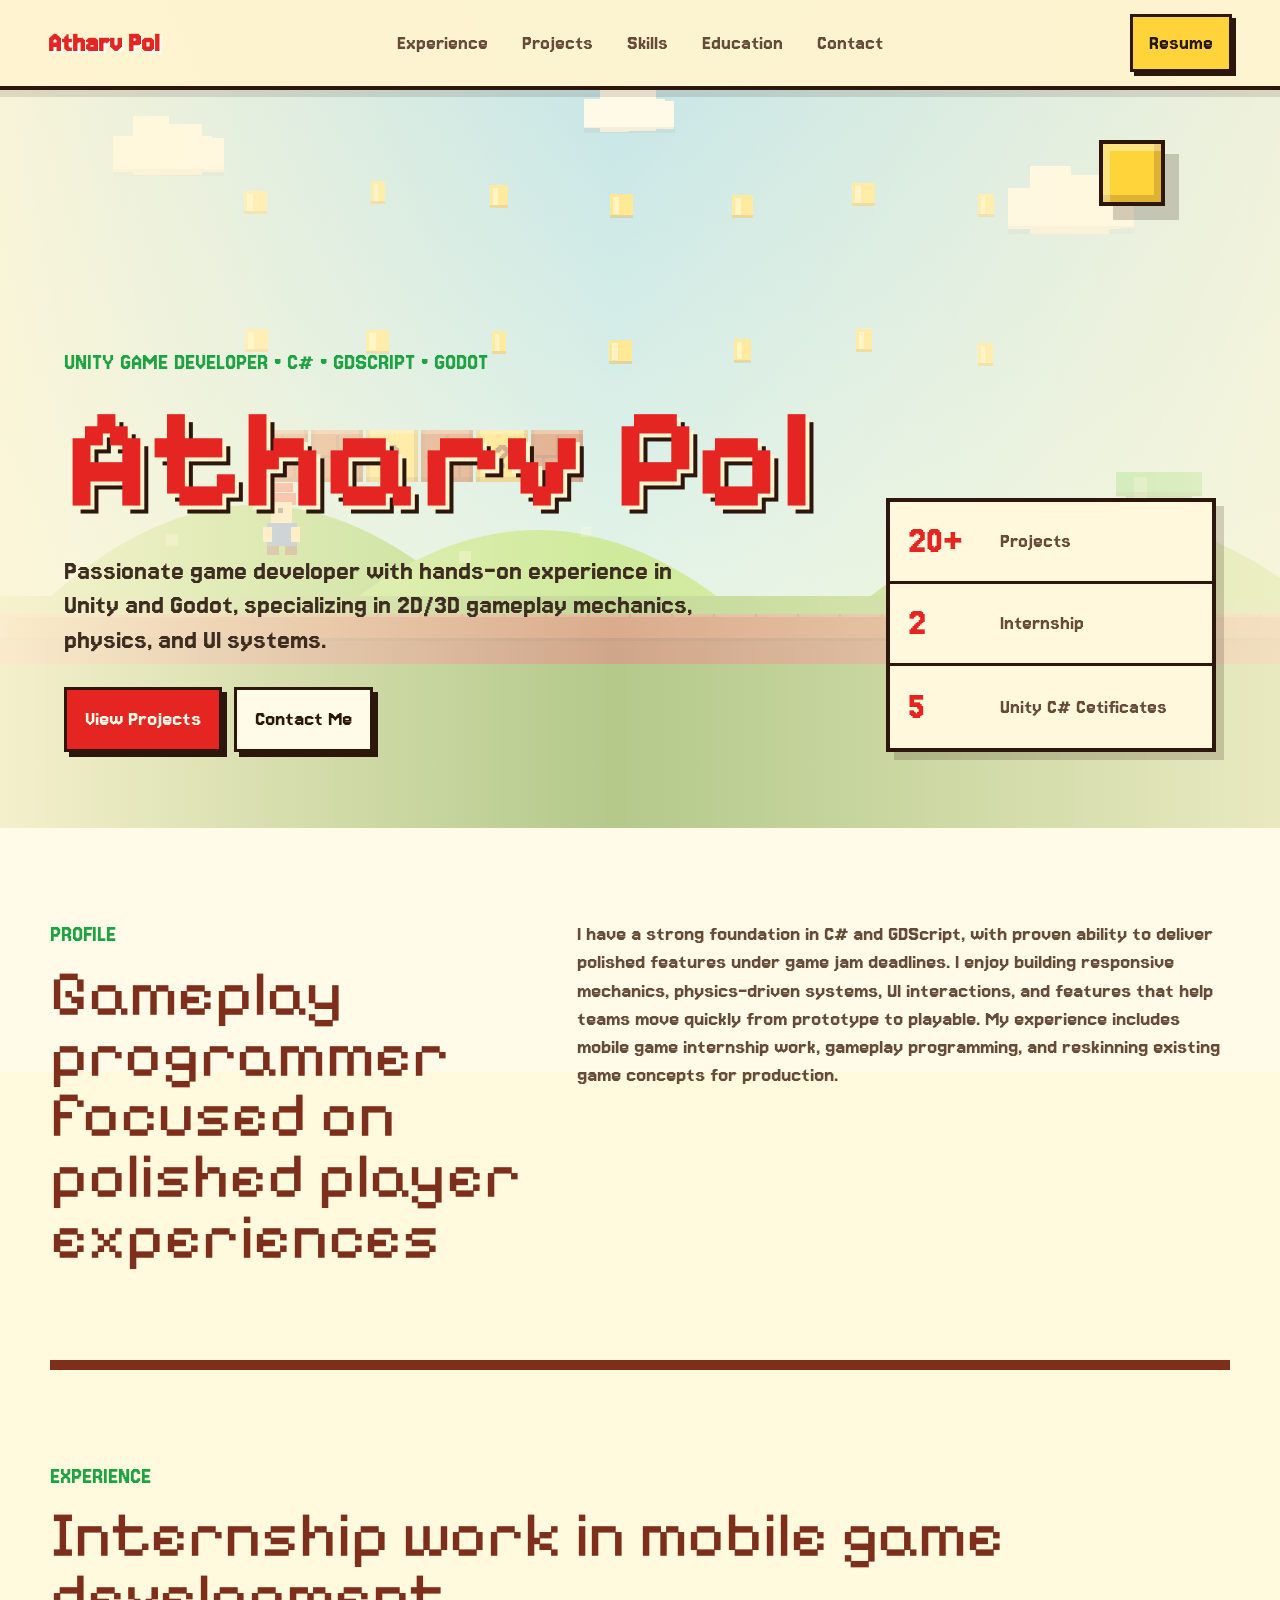
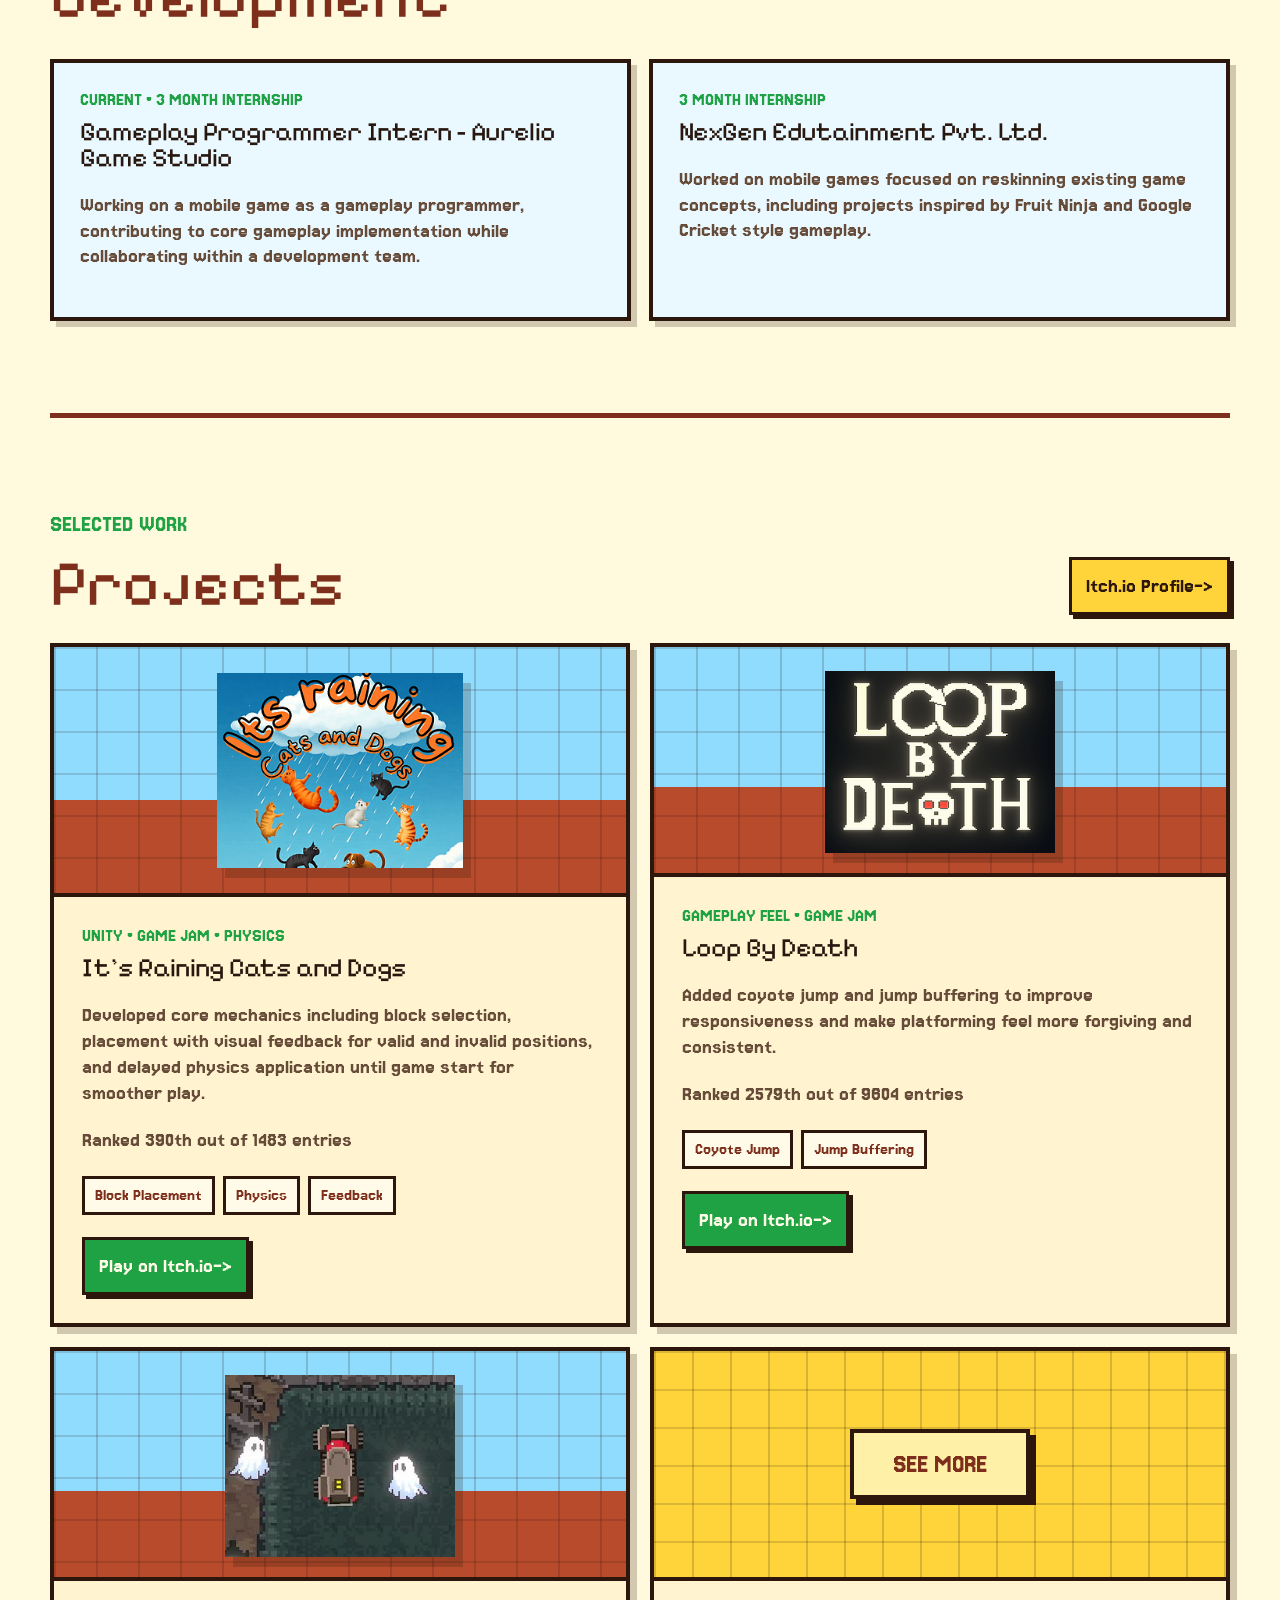
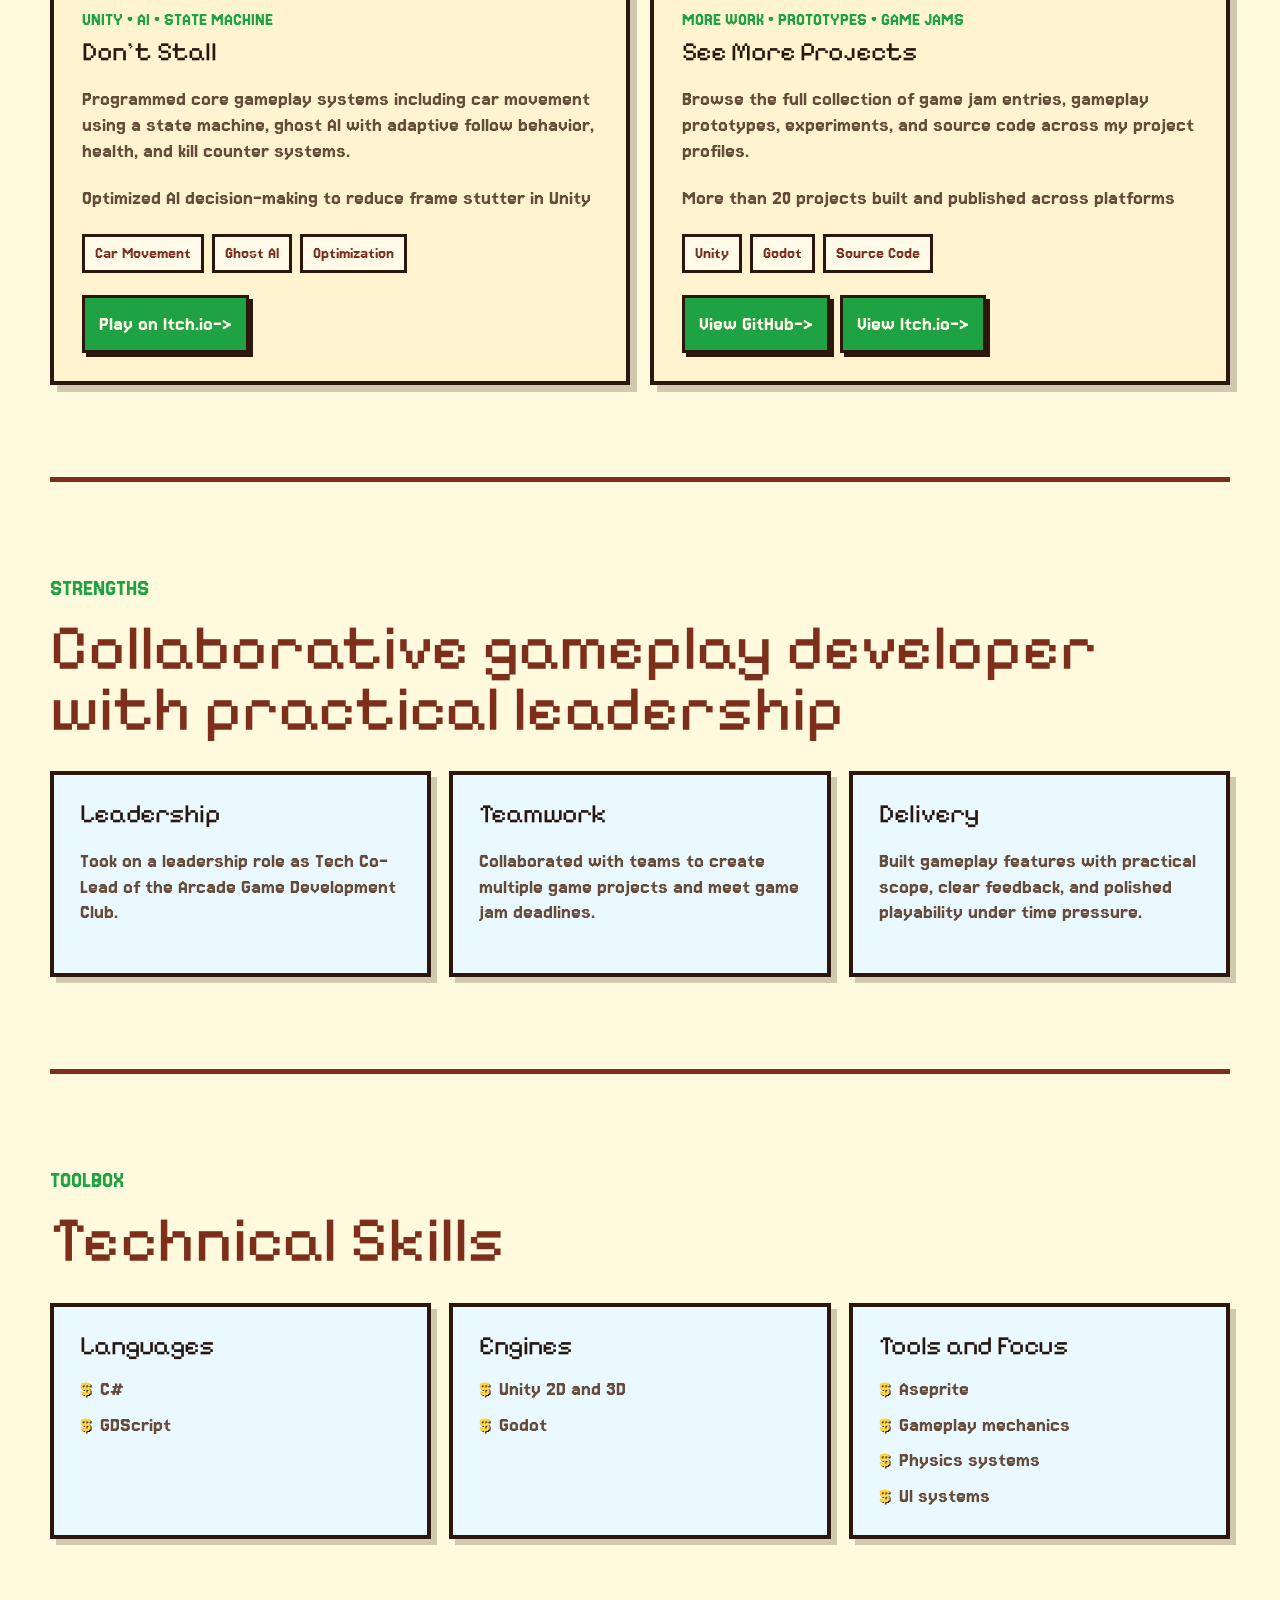
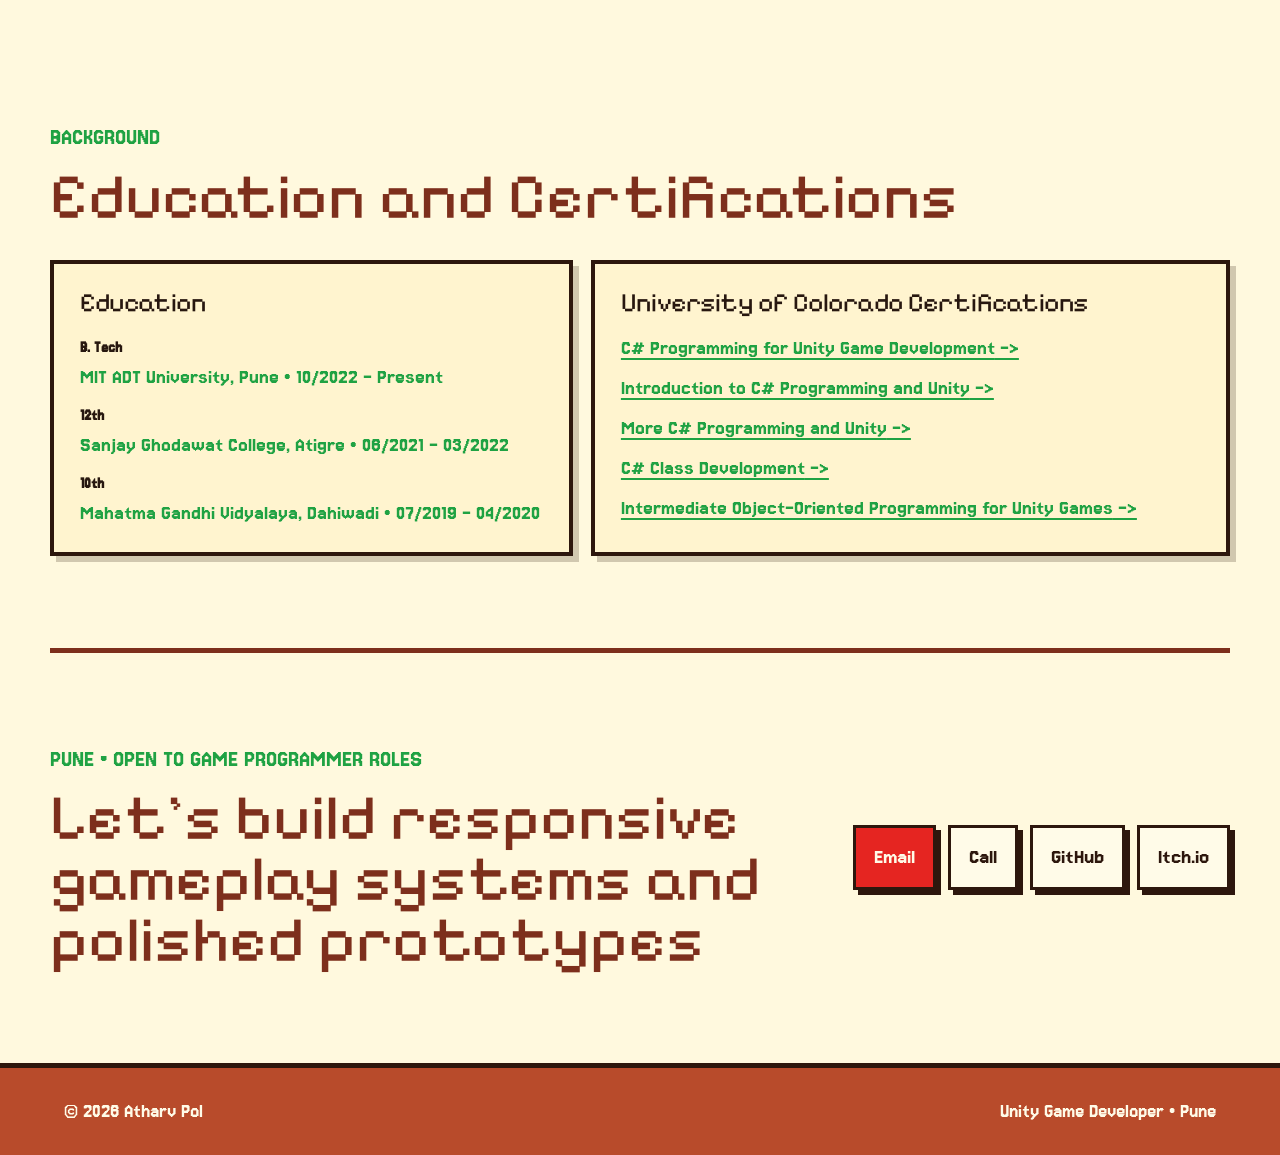
==== commit 8036fd5a: "Nothing" ====
--- a/index.html
+++ b/index.html
@@ -58,7 +58,7 @@
           </div>
           <div>
             <span class="metric">5</span>
-            <span>Cetificates</span>
+            <span>Unity C# Cetificates</span>
           </div>
         </aside>
       </section>
--- a/styles.css
+++ b/styles.css
@@ -70,7 +70,7 @@
   color: var(--accent);
   font-family: var(--font-pixel);
   font-size: clamp(1.45rem, 2.4vw, 1.8rem);
-  font-weight: 400;
+  font-weight: 700;
   line-height: 1;
   text-shadow: 2px 2px 0 #fff;
 }
@@ -183,6 +183,7 @@
   color: var(--accent);
   font-family: var(--font-name);
   font-size: clamp(4.1rem, 11vw, 10rem);
+  font-weight: 700;
   line-height: 0.95;
   letter-spacing: 0;
   text-shadow:
@@ -193,8 +194,9 @@
 h2 {
   margin: 0;
   color: var(--brick-dark);
-  font-family: var(--font-pixel);
+  font-family: var(--font-name);
   font-size: clamp(2.7rem, 5vw, 5.2rem);
+  font-weight: 400;
   line-height: 0.95;
   letter-spacing: 0;
 }
@@ -202,6 +204,7 @@
 h3 {
   margin: 0;
   color: var(--text);
+  font-family: var(--font-name);
   font-size: 1.65rem;
   font-weight: 400;
   line-height: 1;
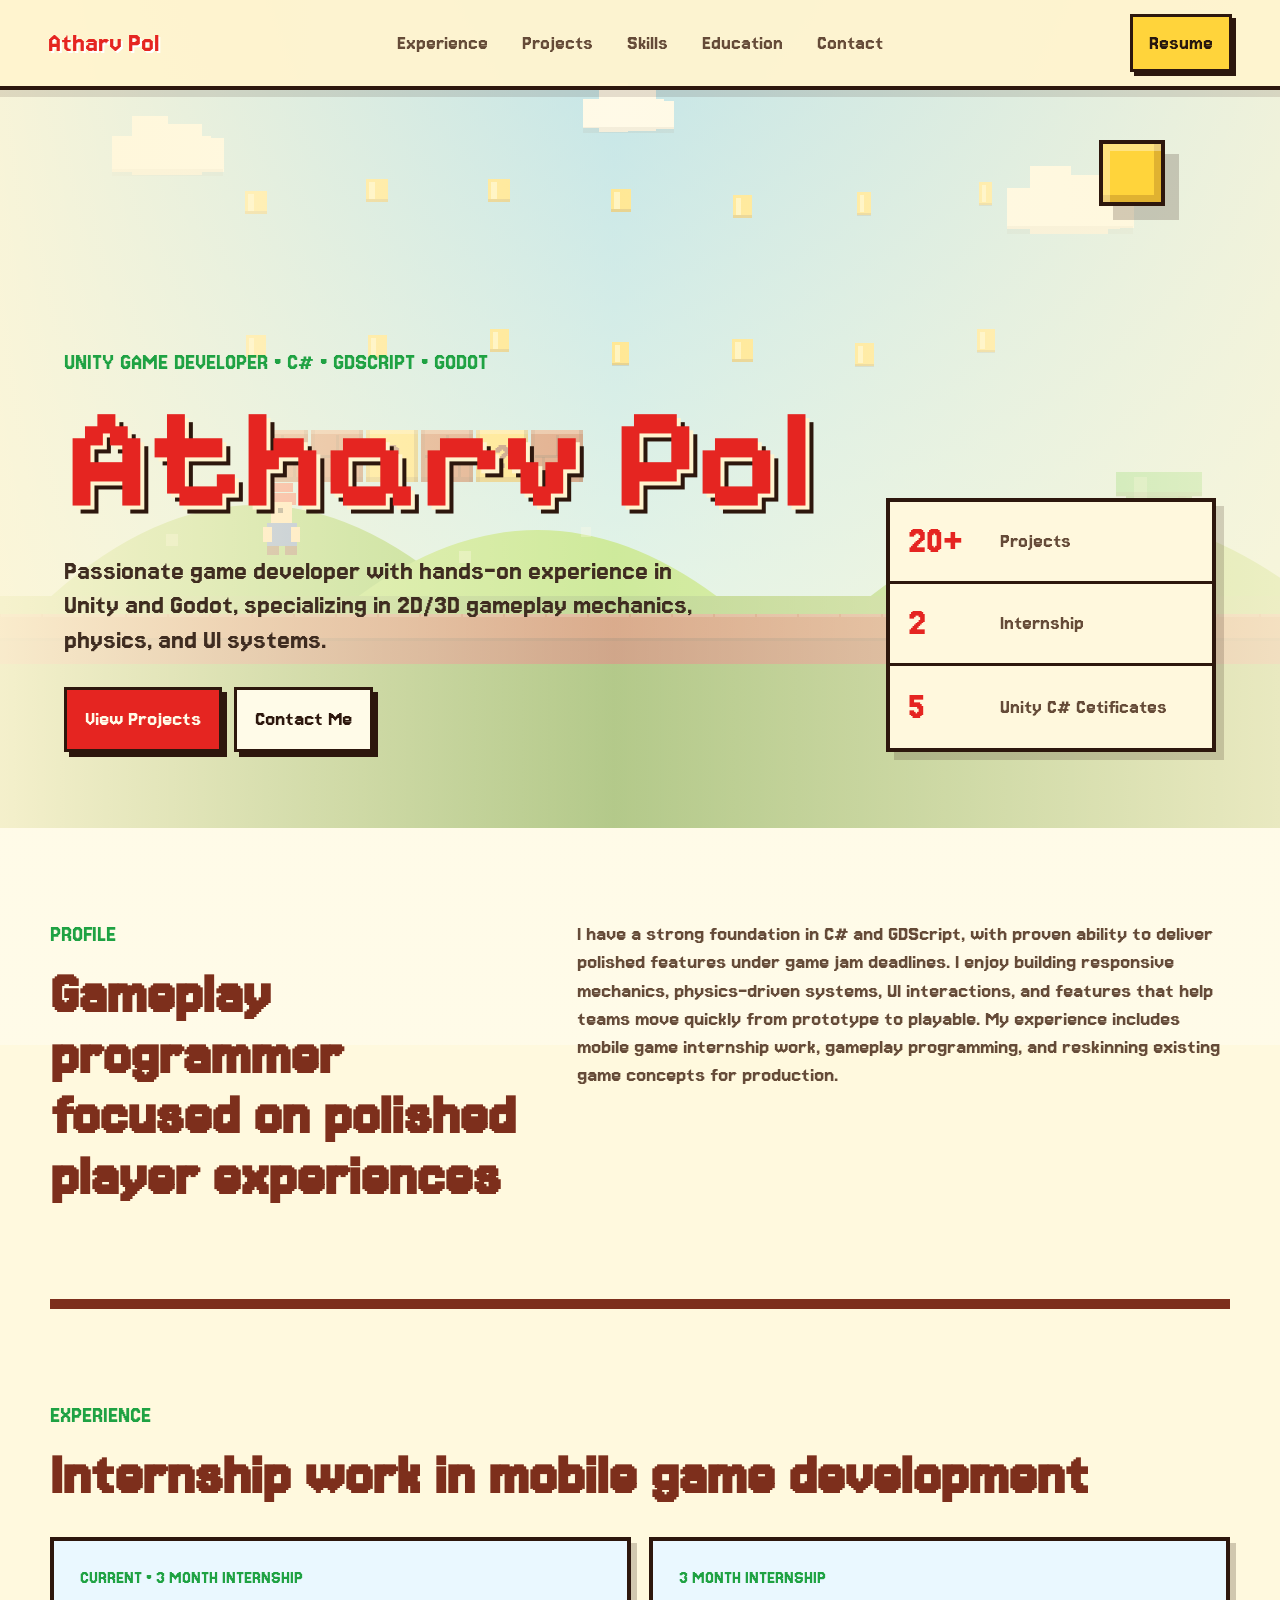
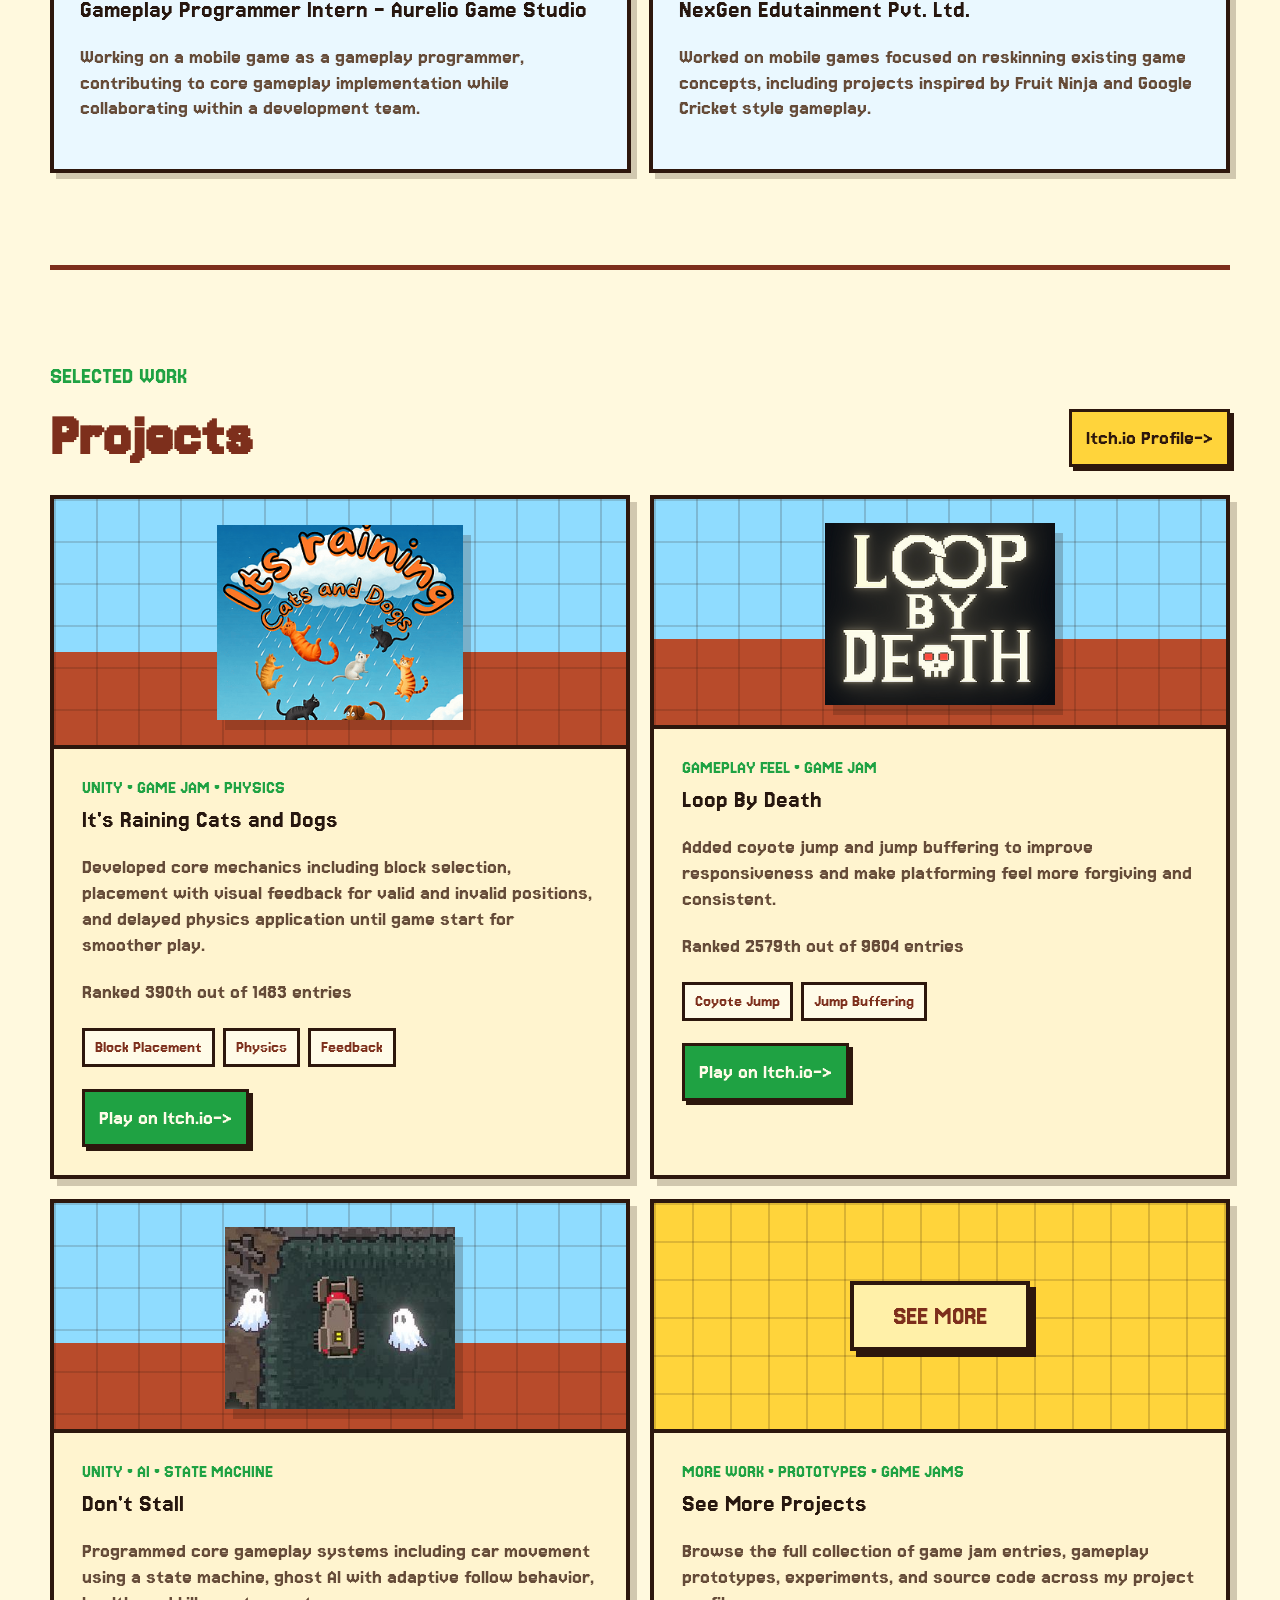
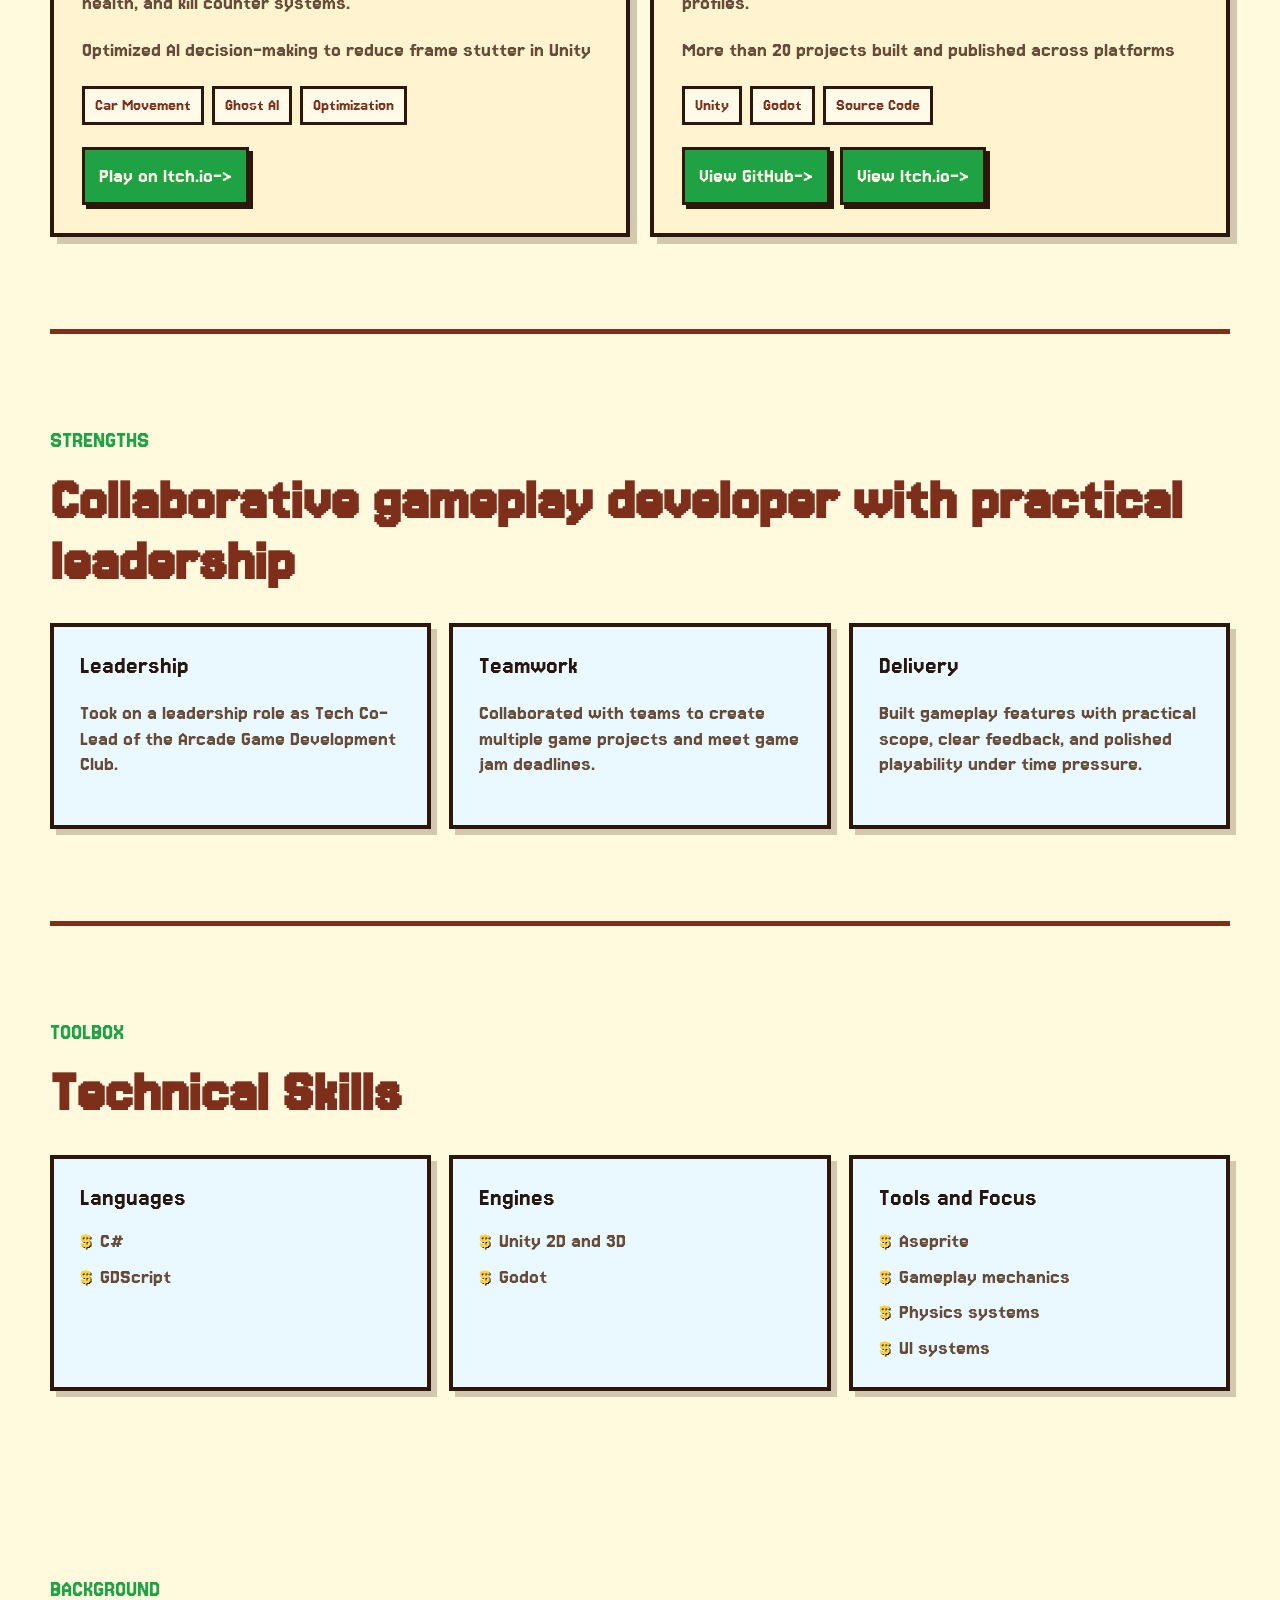
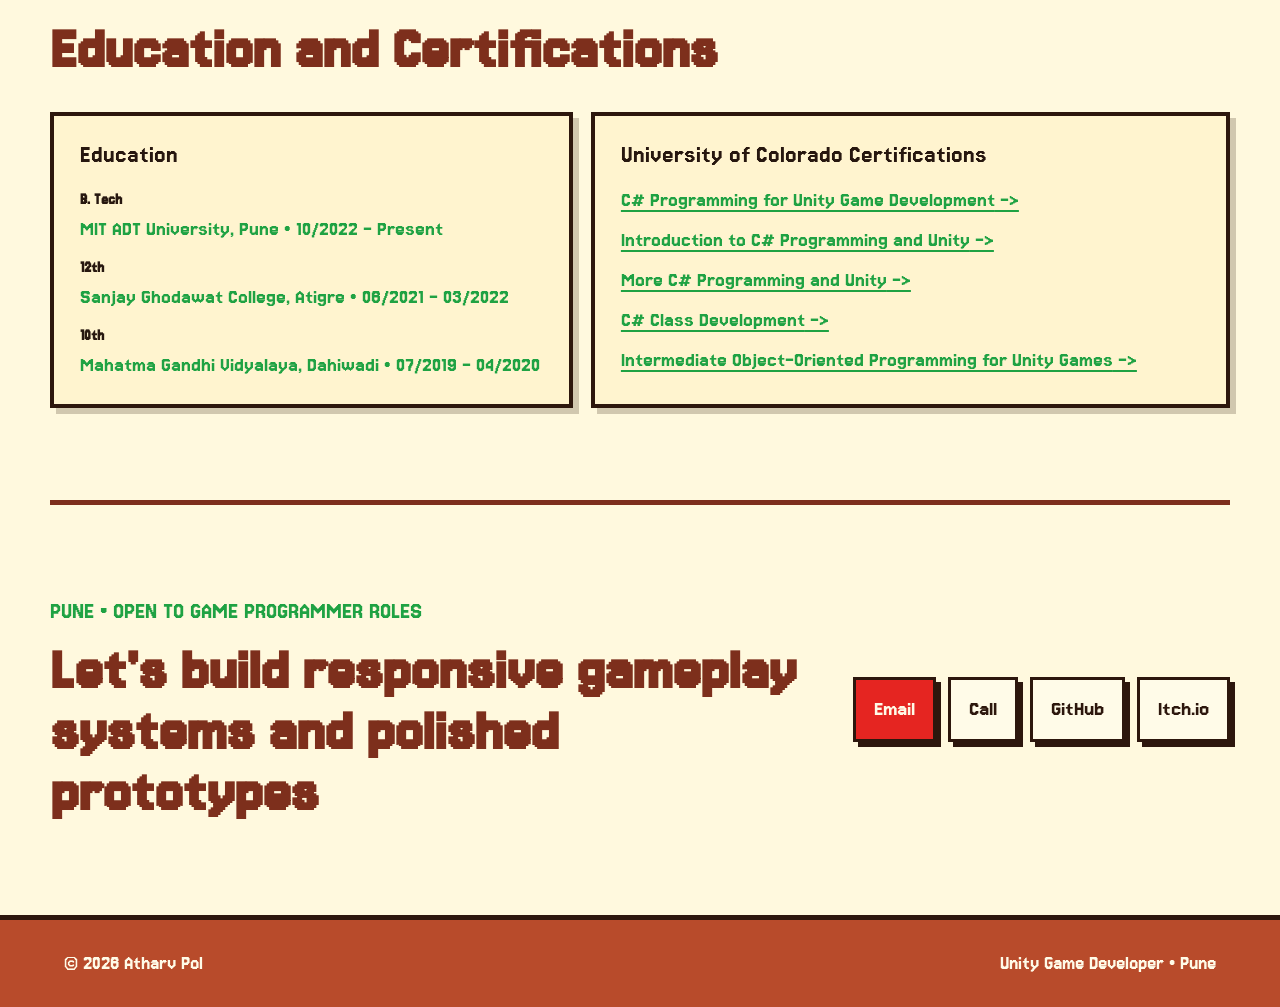
==== commit a5d0bd8a: "Changed links for the certifications" ====
--- a/index.html
+++ b/index.html
@@ -288,11 +288,11 @@
           <article>
             <h3>University of Colorado Certifications</h3>
             <ul class="cert-list">
-              <li><a href="https://shorturl.at/0XrW4" target="_blank" rel="noreferrer">C# Programming for Unity Game Development</a></li>
-              <li><a href="https://shorturl.at/F9nV1" target="_blank" rel="noreferrer">Introduction to C# Programming and Unity</a></li>
-              <li><a href="https://shorturl.at/FkU8F" target="_blank" rel="noreferrer">More C# Programming and Unity</a></li>
-              <li><a href="https://shorturl.at/i2uxp" target="_blank" rel="noreferrer">C# Class Development</a></li>
-              <li><a href="https://shorturl.at/JFkGO" target="_blank" rel="noreferrer">Intermediate Object-Oriented Programming for Unity Games</a></li>
+              <li><a href="https://drive.google.com/file/d/1rFfo11e_SXIm04my6DKpsUuDSOBxT6_m/view?usp=drive_link" target="_blank" rel="noreferrer">C# Programming for Unity Game Development</a></li>
+              <li><a href="https://drive.google.com/file/d/1ytvE_w-wiKxdPQ2Ur25RWk-7BKi2qjE1/view?usp=drive_link" target="_blank" rel="noreferrer">Introduction to C# Programming and Unity</a></li>
+              <li><a href="https://drive.google.com/file/d/1JxCsA5MPWr46ay1FEjriDc-lZnxqnoGP/view?usp=drive_link" target="_blank" rel="noreferrer">More C# Programming and Unity</a></li>
+              <li><a href="https://drive.google.com/file/d/16UJeY6Y5b9H2XVU8vFtSXGPuqdysJsyq/view?usp=drive_link" target="_blank" rel="noreferrer">C# Class Development</a></li>
+              <li><a href="https://drive.google.com/file/d/1eFDuD1Qf3rprSVaqmPC6XTaMk1qjQ0ui/view?usp=drive_link" target="_blank" rel="noreferrer">Intermediate Object-Oriented Programming for Unity Games</a></li>
             </ul>
           </article>
         </div>
--- a/styles.css
+++ b/styles.css
@@ -70,7 +70,7 @@
   color: var(--accent);
   font-family: var(--font-pixel);
   font-size: clamp(1.45rem, 2.4vw, 1.8rem);
-  font-weight: 700;
+  font-weight: 400;
   line-height: 1;
   text-shadow: 2px 2px 0 #fff;
 }
@@ -183,7 +183,6 @@
   color: var(--accent);
   font-family: var(--font-name);
   font-size: clamp(4.1rem, 11vw, 10rem);
-  font-weight: 700;
   line-height: 0.95;
   letter-spacing: 0;
   text-shadow:
@@ -194,9 +193,8 @@
 h2 {
   margin: 0;
   color: var(--brick-dark);
-  font-family: var(--font-name);
+  font-family: var(--font-pixel);
   font-size: clamp(2.7rem, 5vw, 5.2rem);
-  font-weight: 400;
   line-height: 0.95;
   letter-spacing: 0;
 }
@@ -204,7 +202,6 @@
 h3 {
   margin: 0;
   color: var(--text);
-  font-family: var(--font-name);
   font-size: 1.65rem;
   font-weight: 400;
   line-height: 1;
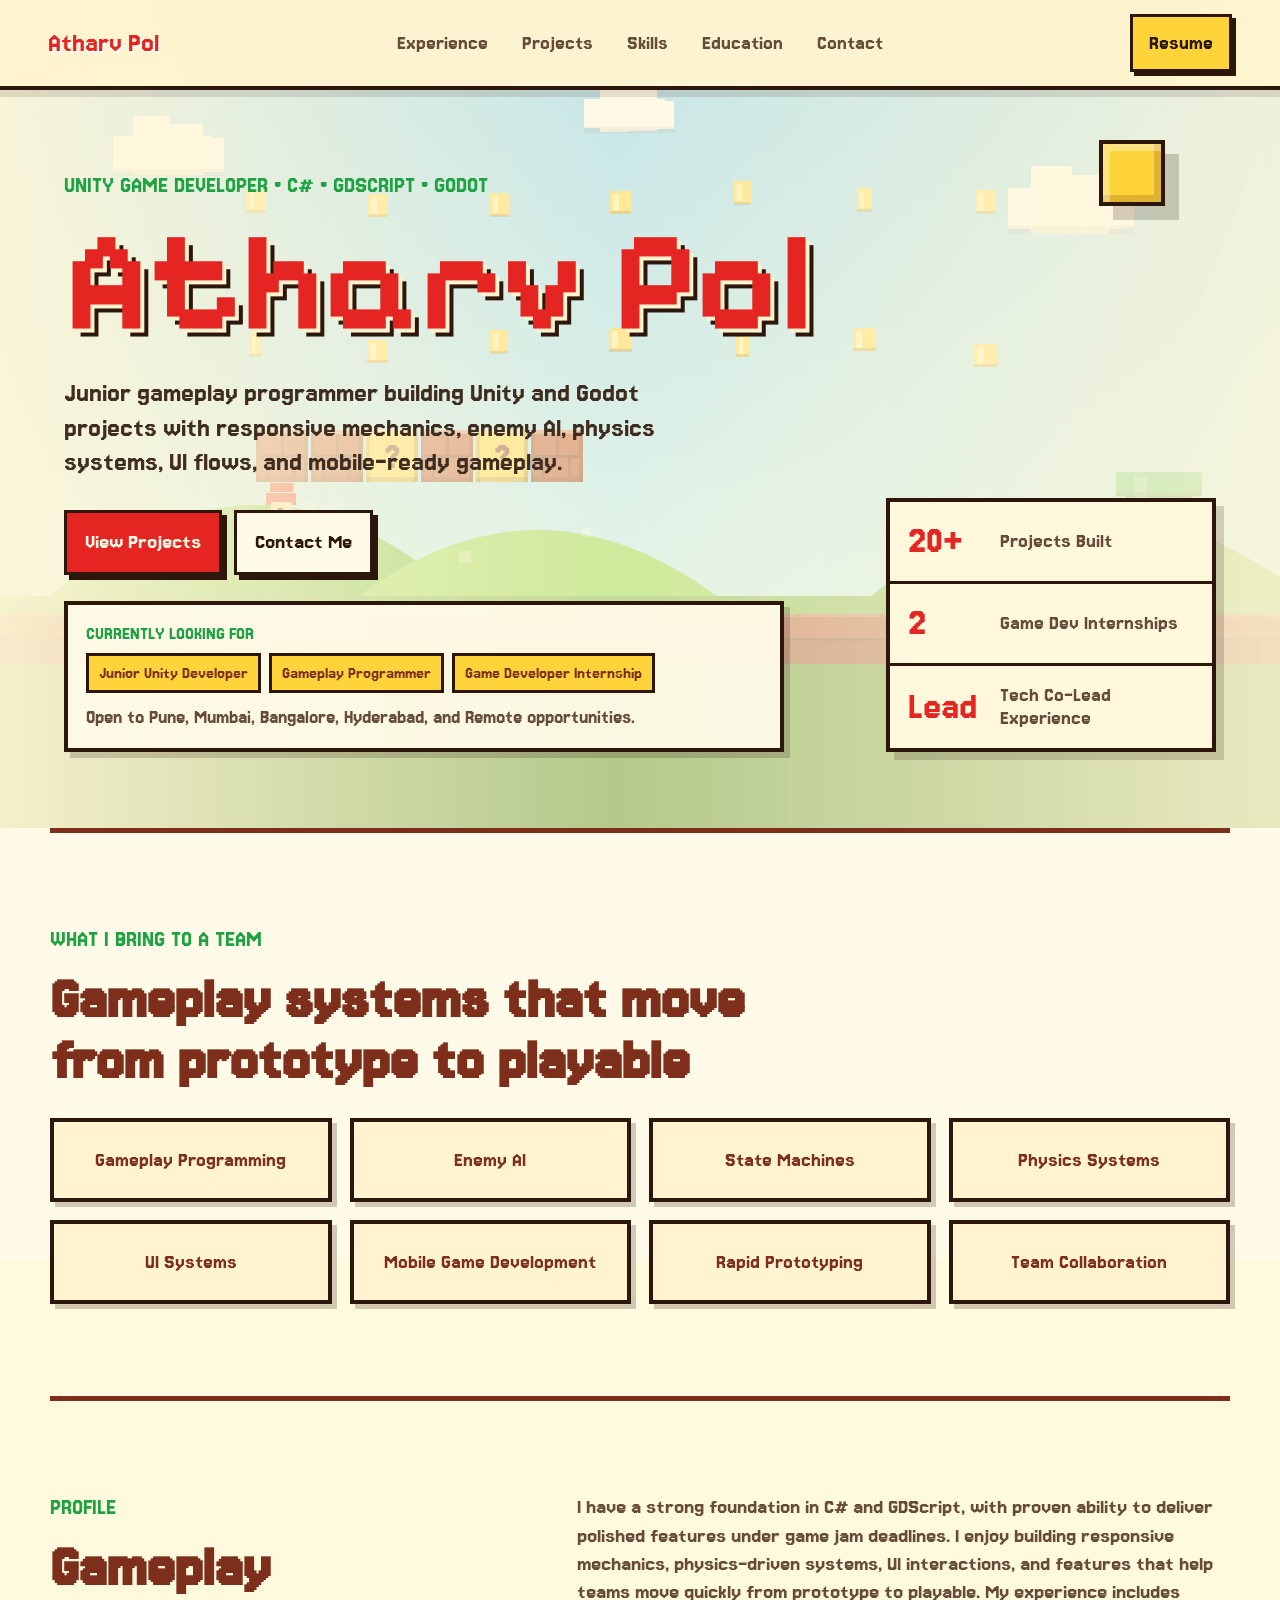
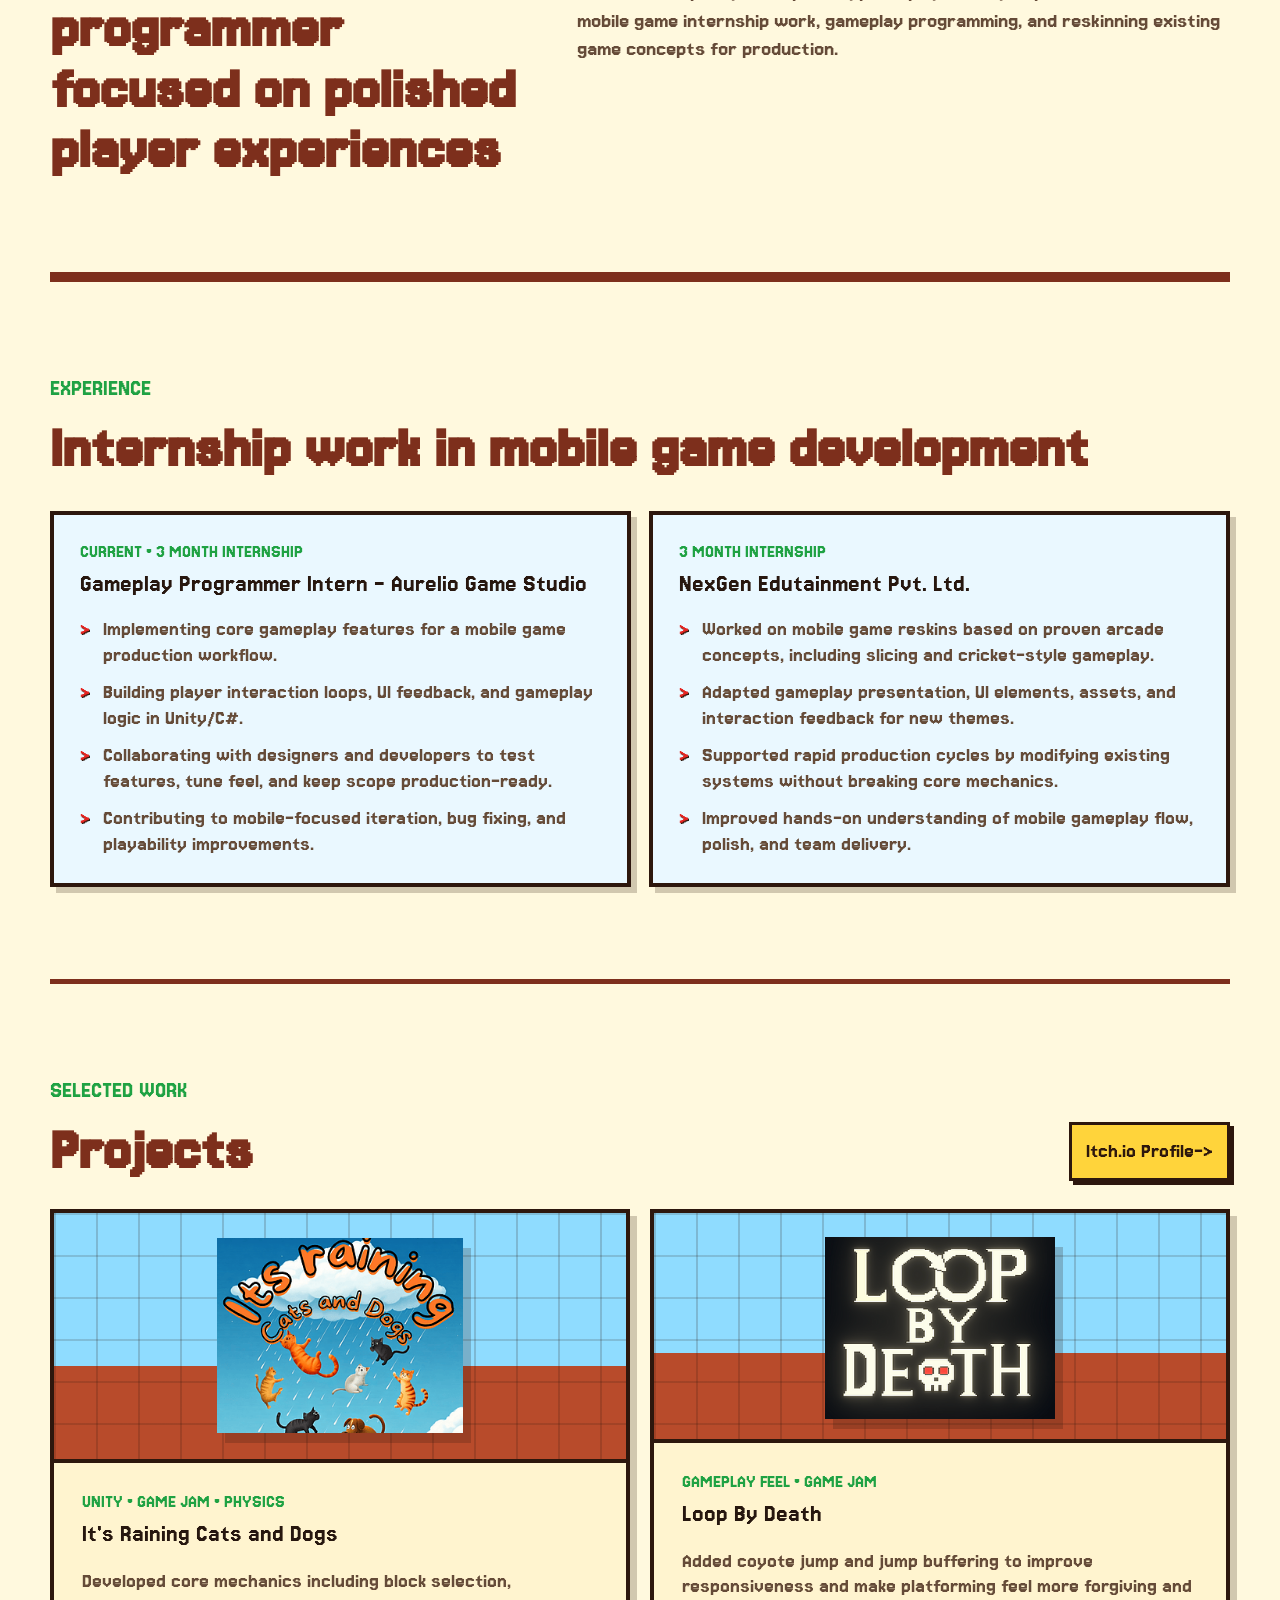
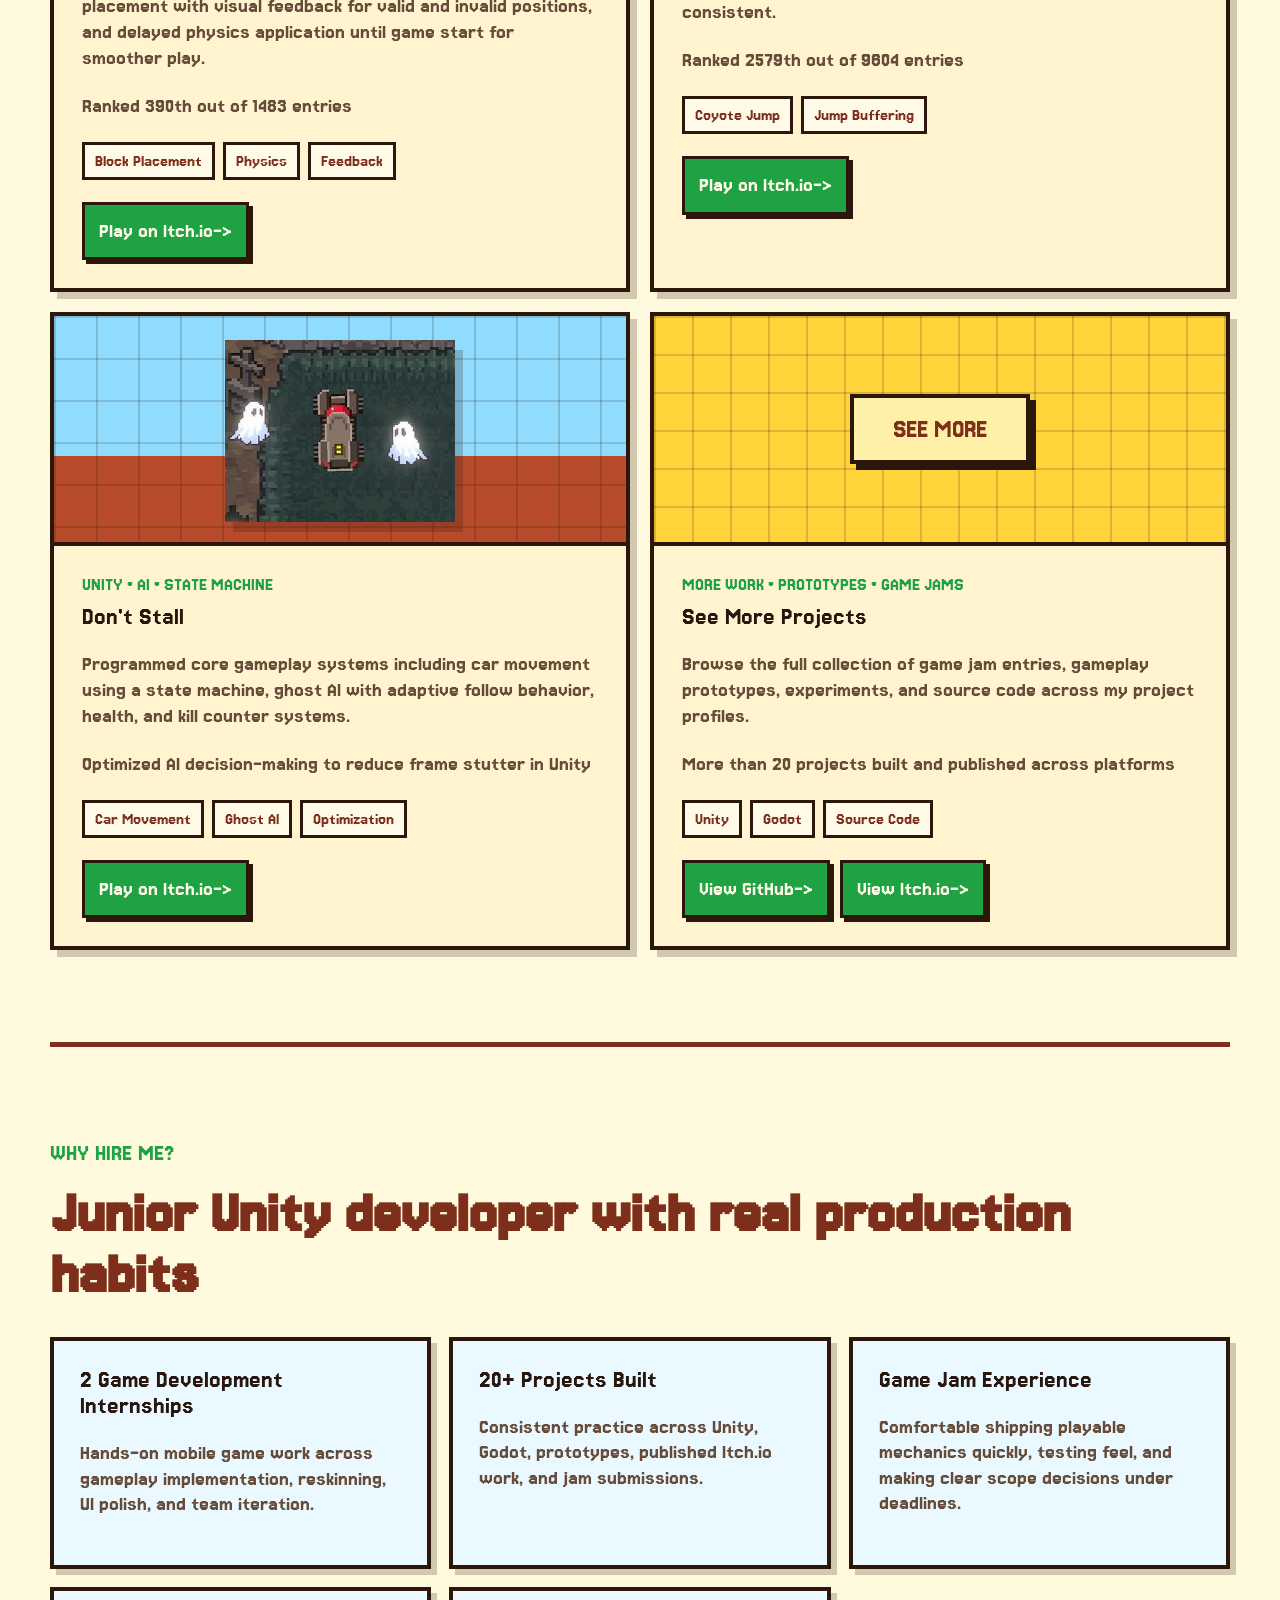
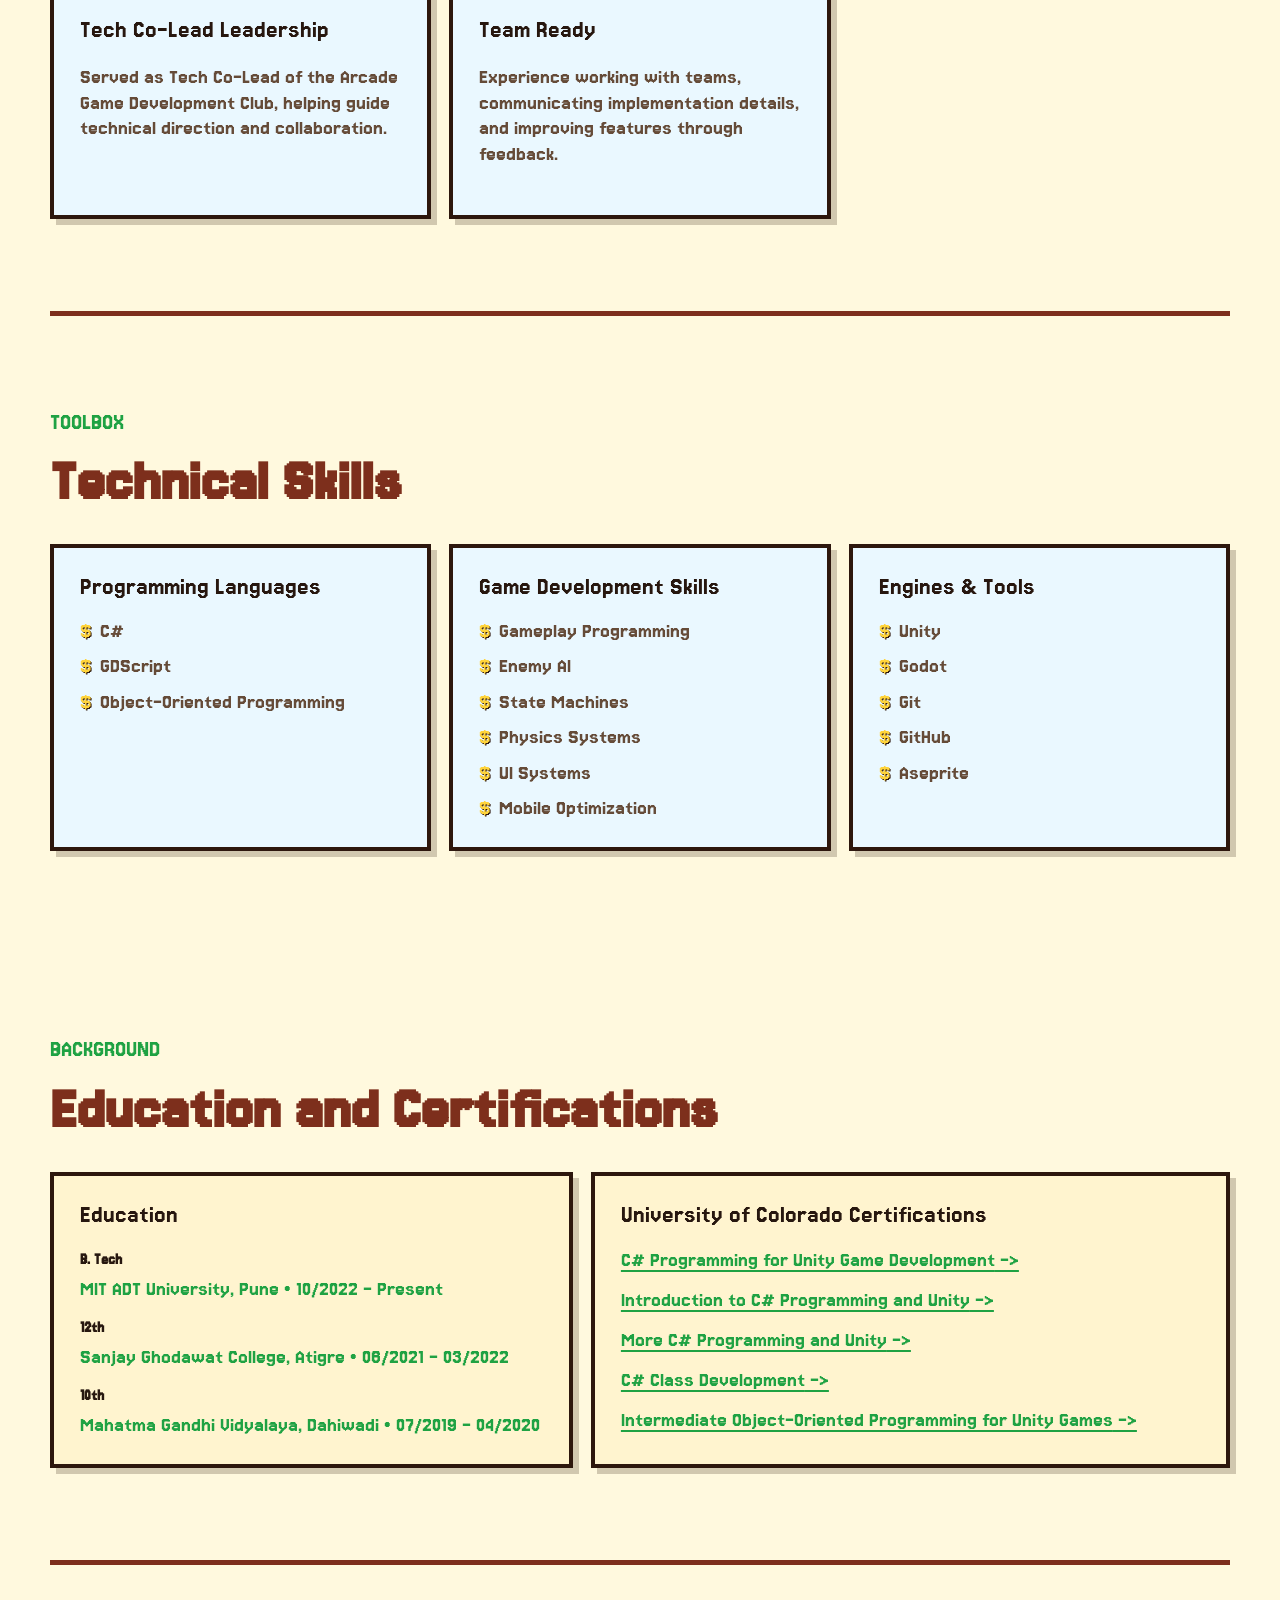
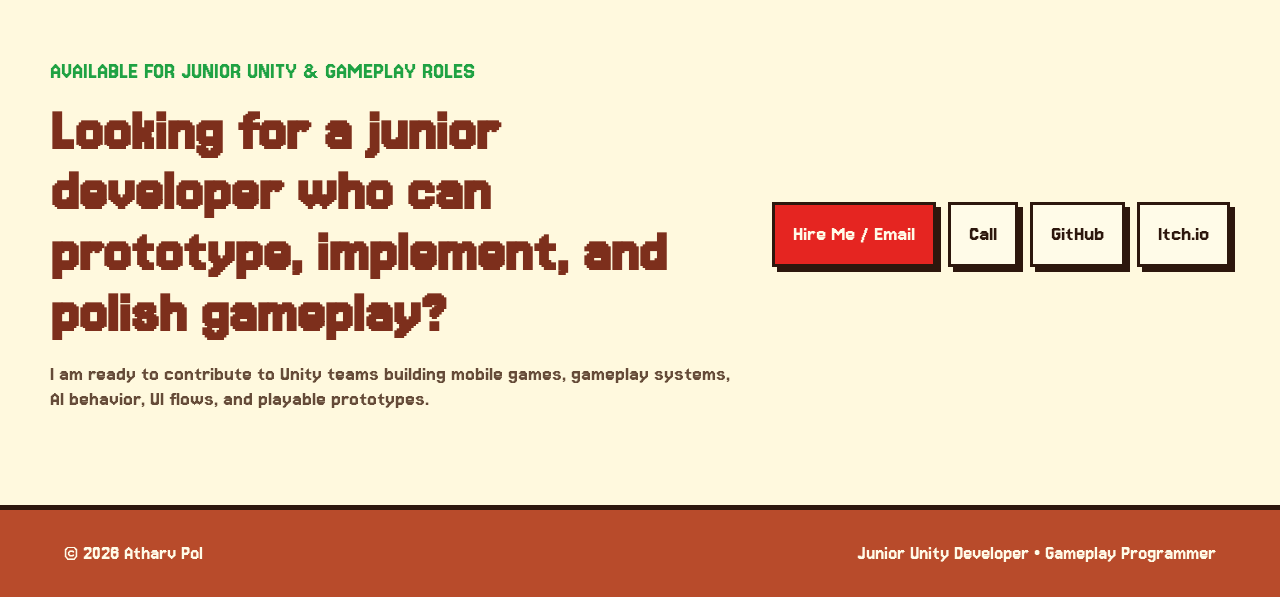
==== commit 53955c2e: "Changes completed Changed resume and added a new fallback resume" ====
--- a/index.html
+++ b/index.html
@@ -3,10 +3,10 @@
   <head>
     <meta charset="UTF-8" />
     <meta name="viewport" content="width=device-width, initial-scale=1.0" />
-    <title>Atharv Pol - Unity Game Developer</title>
+    <title>Atharv Pol - Junior Unity Developer & Gameplay Programmer</title>
     <meta
       name="description"
-      content="Atharv Pol is a Unity Game Developer from Pune specializing in 2D/3D gameplay mechanics, physics, UI systems, C#, GDScript, Unity, and Godot."
+      content="Atharv Pol is a Junior Unity Developer and Gameplay Programmer from Pune with internship experience in mobile games, enemy AI, state machines, physics systems, UI systems, C#, GDScript, Unity, and Godot."
     />
     <link rel="preconnect" href="https://fonts.googleapis.com" />
     <link rel="preconnect" href="https://fonts.gstatic.com" crossorigin />
@@ -28,7 +28,13 @@
         <a href="#education">Education</a>
         <a href="#contact">Contact</a>
       </nav>
-      <a class="header-action" href="assets/AtharvPolResume.pdf" target="_blank" rel="noreferrer">Resume</a>
+      <a
+        class="header-action resume-link"
+        href="assets/GameDeveloperResume.pdf"
+        data-resume-fallback="resume.html"
+        target="_blank"
+        rel="noreferrer"
+      >Resume</a>
     </header>
 
     <main>
@@ -38,29 +44,58 @@
           <p class="eyebrow">Unity Game Developer &bull; C# &bull; GDScript &bull; Godot</p>
           <h1 id="hero-title">Atharv Pol</h1>
           <p class="hero-copy">
-            Passionate game developer with hands-on experience in Unity and
-            Godot, specializing in 2D/3D gameplay mechanics, physics, and UI
-            systems.
+            Junior gameplay programmer building Unity and Godot projects with
+            responsive mechanics, enemy AI, physics systems, UI flows, and
+            mobile-ready gameplay.
           </p>
           <div class="hero-actions">
             <a class="button primary" href="#projects">View Projects</a>
             <a class="button secondary" href="mailto:polatharv1001@gmail.com">Contact Me</a>
           </div>
+          <div class="looking-panel" aria-label="Currently looking for">
+            <p class="project-kicker">Currently Looking For</p>
+            <div class="looking-tags">
+              <span>Junior Unity Developer</span>
+              <span>Gameplay Programmer</span>
+              <span>Game Developer Internship</span>
+            </div>
+            <p>
+              Open to Pune, Mumbai, Bangalore, Hyderabad, and Remote
+              opportunities.
+            </p>
+          </div>
         </div>
         <aside class="status-panel" aria-label="Portfolio highlights">
           <div>
             <span class="metric">20+</span>
-            <span>Projects</span>
+            <span>Projects Built</span>
           </div>
           <div>
             <span class="metric">2</span>
-            <span>Internship</span>
-          </div>
-          <div>
-            <span class="metric">5</span>
-            <span>Unity C# Cetificates</span>
+            <span>Game Dev Internships</span>
+          </div>
+          <div>
+            <span class="metric">Lead</span>
+            <span>Tech Co-Lead Experience</span>
           </div>
         </aside>
+      </section>
+
+      <section class="section bring-section" aria-labelledby="bring-title">
+        <div class="section-heading compact">
+          <p class="eyebrow">What I Bring To A Team</p>
+          <h2 id="bring-title">Gameplay systems that move from prototype to playable</h2>
+        </div>
+        <div class="bring-grid" aria-label="Gameplay strengths">
+          <span>Gameplay Programming</span>
+          <span>Enemy AI</span>
+          <span>State Machines</span>
+          <span>Physics Systems</span>
+          <span>UI Systems</span>
+          <span>Mobile Game Development</span>
+          <span>Rapid Prototyping</span>
+          <span>Team Collaboration</span>
+        </div>
       </section>
 
       <section class="section intro-section" aria-labelledby="intro-title">
@@ -87,20 +122,22 @@
           <article>
             <p class="project-kicker">Current &bull; 3 Month Internship</p>
             <h3>Gameplay Programmer Intern - Aurelio Game Studio</h3>
-            <p>
-              Working on a mobile game as a gameplay programmer, contributing to
-              core gameplay implementation while collaborating within a
-              development team.
-            </p>
+            <ul class="impact-list">
+              <li>Implementing core gameplay features for a mobile game production workflow.</li>
+              <li>Building player interaction loops, UI feedback, and gameplay logic in Unity/C#.</li>
+              <li>Collaborating with designers and developers to test features, tune feel, and keep scope production-ready.</li>
+              <li>Contributing to mobile-focused iteration, bug fixing, and playability improvements.</li>
+            </ul>
           </article>
           <article>
             <p class="project-kicker">3 Month Internship</p>
             <h3>NexGen Edutainment Pvt. Ltd.</h3>
-            <p>
-              Worked on mobile games focused on reskinning existing game
-              concepts, including projects inspired by Fruit Ninja and Google
-              Cricket style gameplay.
-            </p>
+            <ul class="impact-list">
+              <li>Worked on mobile game reskins based on proven arcade concepts, including slicing and cricket-style gameplay.</li>
+              <li>Adapted gameplay presentation, UI elements, assets, and interaction feedback for new themes.</li>
+              <li>Supported rapid production cycles by modifying existing systems without breaking core mechanics.</li>
+              <li>Improved hands-on understanding of mobile gameplay flow, polish, and team delivery.</li>
+            </ul>
           </article>
         </div>
       </section>
@@ -209,23 +246,31 @@
         </div>
       </section>
 
-      <section class="section systems-section" aria-labelledby="strengths-title">
-        <div class="section-heading">
-          <p class="eyebrow">Strengths</p>
-          <h2 id="strengths-title">Collaborative gameplay developer with practical leadership</h2>
+      <section class="section systems-section hire-section" aria-labelledby="strengths-title">
+        <div class="section-heading">
+          <p class="eyebrow">Why Hire Me?</p>
+          <h2 id="strengths-title">Junior Unity developer with real production habits</h2>
         </div>
         <div class="systems-grid">
           <article>
-            <h3>Leadership</h3>
-            <p>Took on a leadership role as Tech Co-Lead of the Arcade Game Development Club.</p>
-          </article>
-          <article>
-            <h3>Teamwork</h3>
-            <p>Collaborated with teams to create multiple game projects and meet game jam deadlines.</p>
-          </article>
-          <article>
-            <h3>Delivery</h3>
-            <p>Built gameplay features with practical scope, clear feedback, and polished playability under time pressure.</p>
+            <h3>2 Game Development Internships</h3>
+            <p>Hands-on mobile game work across gameplay implementation, reskinning, UI polish, and team iteration.</p>
+          </article>
+          <article>
+            <h3>20+ Projects Built</h3>
+            <p>Consistent practice across Unity, Godot, prototypes, published Itch.io work, and jam submissions.</p>
+          </article>
+          <article>
+            <h3>Game Jam Experience</h3>
+            <p>Comfortable shipping playable mechanics quickly, testing feel, and making clear scope decisions under deadlines.</p>
+          </article>
+          <article>
+            <h3>Tech Co-Lead Leadership</h3>
+            <p>Served as Tech Co-Lead of the Arcade Game Development Club, helping guide technical direction and collaboration.</p>
+          </article>
+          <article>
+            <h3>Team Ready</h3>
+            <p>Experience working with teams, communicating implementation details, and improving features through feedback.</p>
           </article>
         </div>
       </section>
@@ -237,26 +282,32 @@
         </div>
         <div class="skill-columns">
           <div>
-            <h3>Languages</h3>
+            <h3>Programming Languages</h3>
             <ul>
               <li>C#</li>
               <li>GDScript</li>
-            </ul>
-          </div>
-          <div>
-            <h3>Engines</h3>
+              <li>Object-Oriented Programming</li>
+            </ul>
+          </div>
+          <div>
+            <h3>Game Development Skills</h3>
             <ul>
-              <li>Unity 2D and 3D</li>
+              <li>Gameplay Programming</li>
+              <li>Enemy AI</li>
+              <li>State Machines</li>
+              <li>Physics Systems</li>
+              <li>UI Systems</li>
+              <li>Mobile Optimization</li>
+            </ul>
+          </div>
+          <div>
+            <h3>Engines & Tools</h3>
+            <ul>
+              <li>Unity</li>
               <li>Godot</li>
-            </ul>
-          </div>
-          <div>
-            <h3>Tools and Focus</h3>
-            <ul>
+              <li>Git</li>
+              <li>GitHub</li>
               <li>Aseprite</li>
-              <li>Gameplay mechanics</li>
-              <li>Physics systems</li>
-              <li>UI systems</li>
             </ul>
           </div>
         </div>
@@ -300,11 +351,15 @@
 
       <section class="section contact-section" id="contact" aria-labelledby="contact-title">
         <div>
-          <p class="eyebrow">Pune &bull; Open To Game Programmer Roles</p>
-          <h2 id="contact-title">Let's build responsive gameplay systems and polished prototypes</h2>
+          <p class="eyebrow">Available For Junior Unity & Gameplay Roles</p>
+          <h2 id="contact-title">Looking for a junior developer who can prototype, implement, and polish gameplay?</h2>
+          <p class="contact-copy">
+            I am ready to contribute to Unity teams building mobile games,
+            gameplay systems, AI behavior, UI flows, and playable prototypes.
+          </p>
         </div>
         <div class="contact-actions">
-          <a class="button primary" href="mailto:polatharv1001@gmail.com">Email</a>
+          <a class="button primary" href="mailto:polatharv1001@gmail.com">Hire Me / Email</a>
           <a class="button secondary" href="tel:+919130833395">Call</a>
           <a class="button secondary" href="https://github.com/Atharvp1001" target="_blank" rel="noreferrer">GitHub</a>
           <a class="button secondary" href="https://itch.io/profile/atharv1001" target="_blank" rel="noreferrer">Itch.io</a>
@@ -314,7 +369,7 @@
 
     <footer class="site-footer">
       <span>&copy; <span id="year"></span> Atharv Pol</span>
-      <span>Unity Game Developer &bull; Pune</span>
+      <span>Junior Unity Developer &bull; Gameplay Programmer</span>
     </footer>
 
     <script src="script.js"></script>
--- a/styles.css
+++ b/styles.css
@@ -223,6 +223,37 @@
   margin-top: 30px;
 }
 
+.looking-panel {
+  width: min(720px, 100%);
+  margin-top: 26px;
+  padding: 18px;
+  border: 4px solid var(--line);
+  background: rgba(255, 251, 232, 0.94);
+  box-shadow: 6px 6px 0 rgba(45, 23, 13, 0.2);
+}
+
+.looking-panel p:last-child {
+  margin: 14px 0 0;
+  color: var(--muted);
+  font-size: 1.3rem;
+  line-height: 1.1;
+}
+
+.looking-tags {
+  display: flex;
+  flex-wrap: wrap;
+  gap: 8px;
+}
+
+.looking-tags span {
+  padding: 8px 10px;
+  border: 3px solid var(--line);
+  background: var(--accent-2);
+  color: var(--brick-dark);
+  font-size: 1.15rem;
+  line-height: 1;
+}
+
 .button {
   display: inline-flex;
   justify-content: center;
@@ -306,6 +337,11 @@
   justify-content: space-between;
   align-items: end;
   gap: 24px;
+  margin-bottom: 28px;
+}
+
+.section-heading.compact {
+  max-width: 820px;
   margin-bottom: 28px;
 }
 
@@ -599,14 +635,16 @@
 }
 
 .experience-section,
-.systems-section {
+.systems-section,
+.bring-section {
   border-top: 5px solid var(--brick-dark);
   border-bottom: 5px solid var(--brick-dark);
 }
 
 .experience-grid,
 .systems-grid,
-.skill-columns {
+.skill-columns,
+.bring-grid {
   display: grid;
   grid-template-columns: repeat(3, minmax(0, 1fr));
   gap: 18px;
@@ -615,6 +653,25 @@
 
 .experience-grid {
   grid-template-columns: repeat(2, minmax(0, 1fr));
+}
+
+.bring-grid {
+  grid-template-columns: repeat(4, minmax(0, 1fr));
+  margin-top: 0;
+}
+
+.bring-grid span {
+  display: grid;
+  place-items: center;
+  min-height: 84px;
+  padding: 16px;
+  border: 4px solid var(--line);
+  background: var(--surface);
+  box-shadow: 5px 5px 0 var(--shadow);
+  color: var(--brick-dark);
+  font-size: 1.35rem;
+  line-height: 1;
+  text-align: center;
 }
 
 .experience-grid article,
@@ -628,11 +685,34 @@
 
 .experience-grid p:not(.project-kicker),
 .systems-grid p,
-.skill-columns li {
+.skill-columns li,
+.impact-list li,
+.contact-copy {
   color: var(--muted);
   font-size: 1.35rem;
   font-weight: 400;
   line-height: 1.18;
+}
+
+.impact-list {
+  display: grid;
+  gap: 12px;
+  padding: 0;
+  margin: 20px 0 0;
+  list-style: none;
+}
+
+.impact-list li {
+  position: relative;
+  padding-left: 23px;
+}
+
+.impact-list li::before {
+  content: ">";
+  position: absolute;
+  left: 0;
+  color: var(--accent);
+  text-shadow: 1px 1px 0 var(--line);
 }
 
 .skill-columns ul {
@@ -716,6 +796,11 @@
 
 .contact-section h2 {
   max-width: 760px;
+}
+
+.contact-copy {
+  max-width: 700px;
+  margin: 18px 0 0;
 }
 
 .contact-actions {
@@ -822,7 +907,7 @@
   }
 
   .hero {
-    min-height: 820px;
+    min-height: 900px;
     padding-top: 120px;
   }
 
@@ -834,6 +919,7 @@
   .experience-grid,
   .systems-grid,
   .skill-columns,
+  .bring-grid,
   .credentials-grid,
   .resume-grid {
     grid-template-columns: 1fr;
@@ -859,7 +945,7 @@
   }
 
   .hero {
-    min-height: 760px;
+    min-height: 980px;
     padding: 104px 18px 44px;
   }
 
@@ -901,6 +987,10 @@
     padding: 22px;
   }
 
+  .looking-panel {
+    box-shadow: 5px 5px 0 rgba(45, 23, 13, 0.2);
+  }
+
   .site-footer {
     flex-direction: column;
   }
